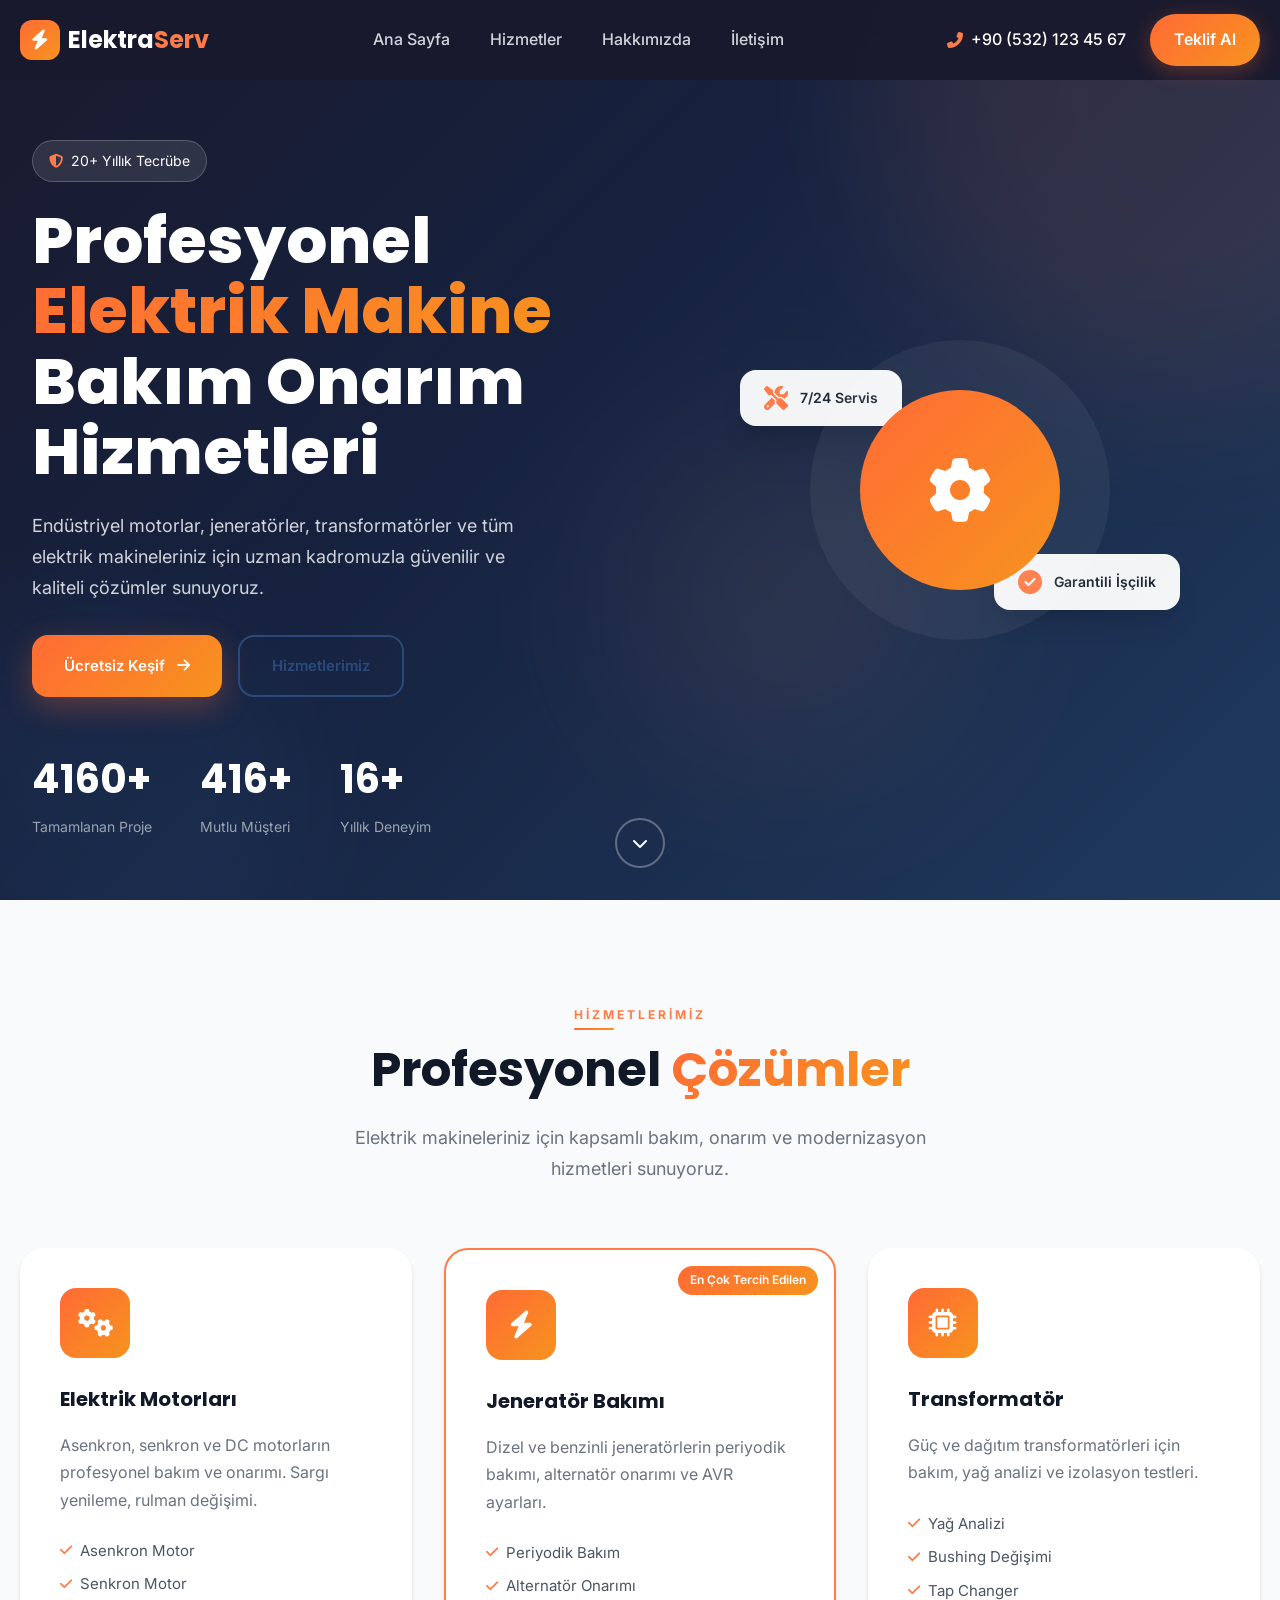
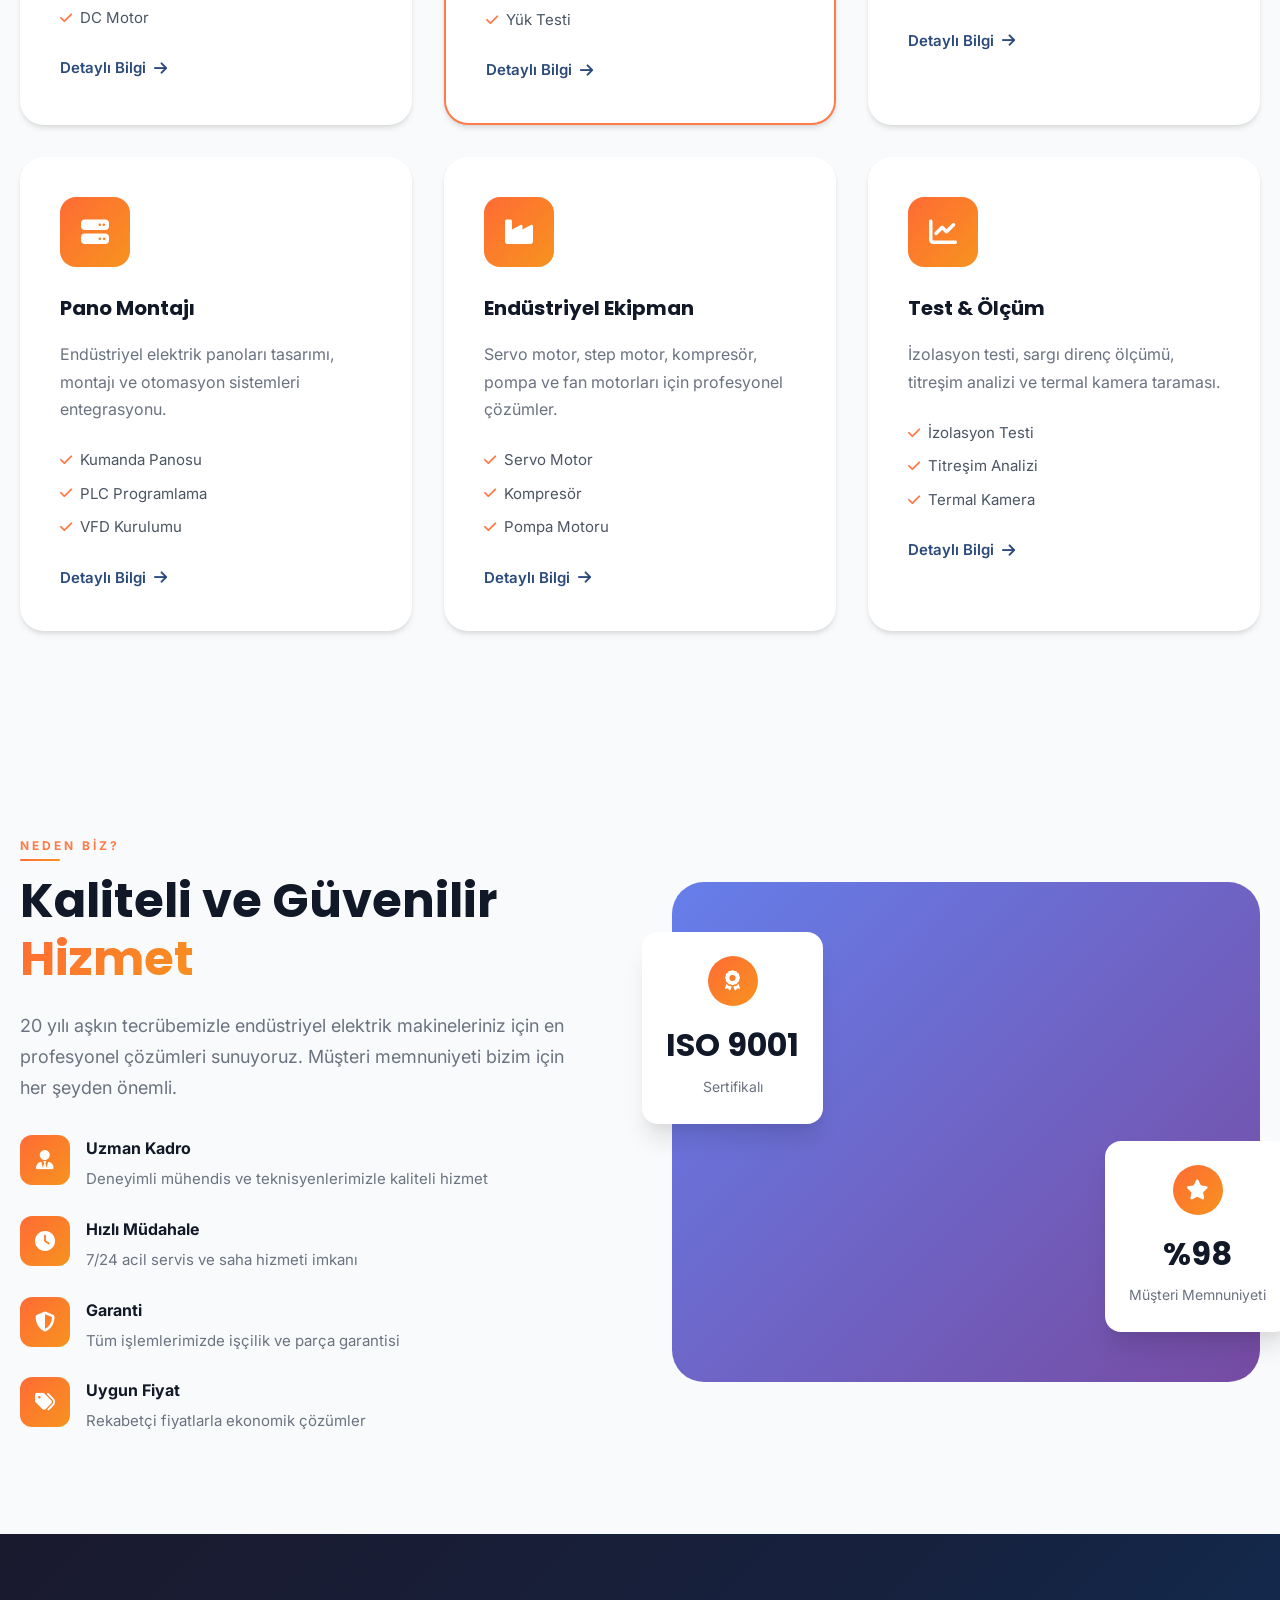
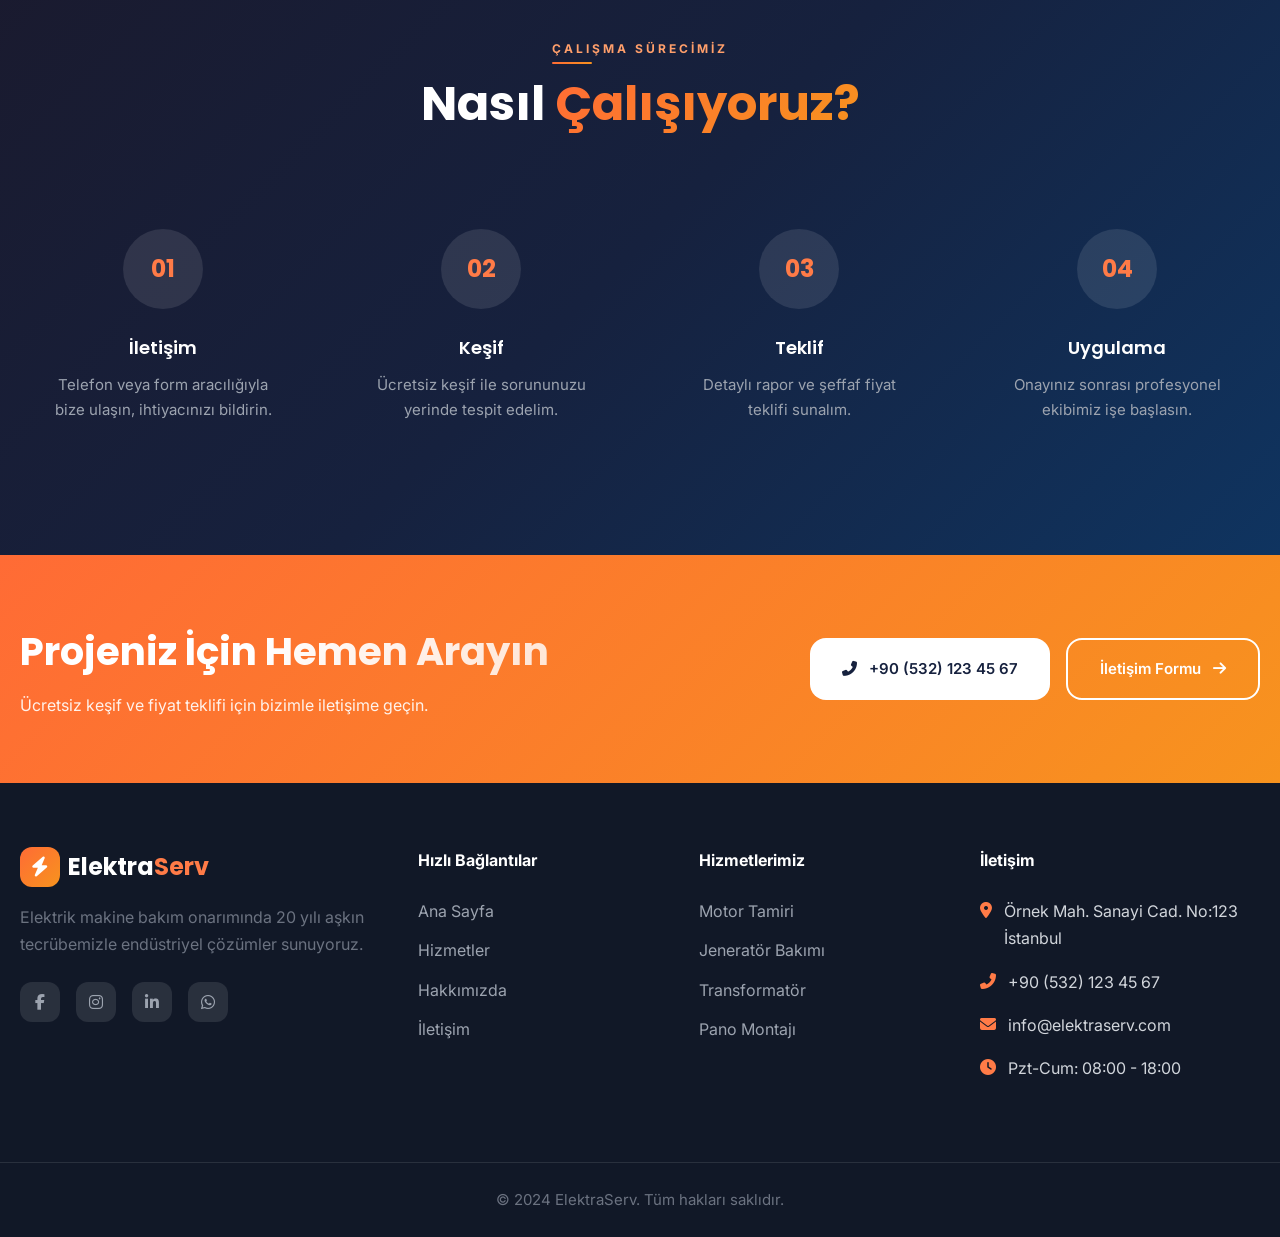
==== index.html @ 9ac69086 "Initial commit - ElektraServ website" ====
<!DOCTYPE html>
<html lang="tr">
<head>
    <meta charset="UTF-8">
    <meta name="viewport" content="width=device-width, initial-scale=1.0">
    <title>ElektraServ | Profesyonel Elektrik Makine Bakım Onarım</title>
    <meta name="description" content="Motor, jeneratör, transformatör ve endüstriyel elektrik makineleri için profesyonel bakım onarım hizmetleri. 20 yıllık tecrübe, garantili işçilik.">
    <link rel="preconnect" href="https://fonts.googleapis.com">
    <link rel="preconnect" href="https://fonts.gstatic.com" crossorigin>
    <link href="https://fonts.googleapis.com/css2?family=Inter:wght@300;400;500;600;700;800&family=Poppins:wght@600;700;800&display=swap" rel="stylesheet">
    <link rel="stylesheet" href="css/style.css">
    <link rel="stylesheet" href="https://cdnjs.cloudflare.com/ajax/libs/font-awesome/6.4.0/css/all.min.css">
</head>
<body>
    <!-- Preloader -->
    <div class="preloader" id="preloader">
        <div class="loader"></div>
    </div>

    <!-- Header -->
    <header class="header" id="header">
        <nav class="nav container">
            <a href="index.html" class="nav-logo">
                <span class="logo-icon"><i class="fas fa-bolt"></i></span>
                <span class="logo-text">Elektra<span>Serv</span></span>
            </a>

            <div class="nav-menu" id="nav-menu">
                <ul class="nav-list">
                    <li class="nav-item"><a href="index.html" class="nav-link active">Ana Sayfa</a></li>
                    <li class="nav-item"><a href="hizmetler.html" class="nav-link">Hizmetler</a></li>
                    <li class="nav-item"><a href="hakkimizda.html" class="nav-link">Hakkımızda</a></li>
                    <li class="nav-item"><a href="iletisim.html" class="nav-link">İletişim</a></li>
                </ul>
                <div class="nav-close" id="nav-close"><i class="fas fa-times"></i></div>
            </div>

            <div class="nav-actions">
                <a href="tel:+905321234567" class="nav-phone">
                    <i class="fas fa-phone-alt"></i>
                    <span>+90 (532) 123 45 67</span>
                </a>
                <a href="iletisim.html" class="nav-btn">Teklif Al</a>
                <div class="nav-toggle" id="nav-toggle"><i class="fas fa-bars"></i></div>
            </div>
        </nav>
    </header>

    <!-- Hero Section -->
    <section class="hero">
        <div class="hero-bg">
            <div class="hero-shapes">
                <div class="shape shape-1"></div>
                <div class="shape shape-2"></div>
                <div class="shape shape-3"></div>
            </div>
        </div>
        <div class="container hero-container">
            <div class="hero-content">
                <div class="hero-badge">
                    <i class="fas fa-shield-alt"></i>
                    <span>20+ Yıllık Tecrübe</span>
                </div>
                <h1 class="hero-title">
                    Profesyonel <span class="gradient-text">Elektrik Makine</span> Bakım Onarım Hizmetleri
                </h1>
                <p class="hero-description">
                    Endüstriyel motorlar, jeneratörler, transformatörler ve tüm elektrik makineleriniz için
                    uzman kadromuzla güvenilir ve kaliteli çözümler sunuyoruz.
                </p>
                <div class="hero-buttons">
                    <a href="iletisim.html" class="btn btn-primary">
                        <span>Ücretsiz Keşif</span>
                        <i class="fas fa-arrow-right"></i>
                    </a>
                    <a href="hizmetler.html" class="btn btn-outline">
                        <span>Hizmetlerimiz</span>
                    </a>
                </div>
                <div class="hero-stats">
                    <div class="stat">
                        <span class="stat-number" data-count="5000">0</span>
                        <span class="stat-label">Tamamlanan Proje</span>
                    </div>
                    <div class="stat">
                        <span class="stat-number" data-count="500">0</span>
                        <span class="stat-label">Mutlu Müşteri</span>
                    </div>
                    <div class="stat">
                        <span class="stat-number" data-count="20">0</span>
                        <span class="stat-label">Yıllık Deneyim</span>
                    </div>
                </div>
            </div>
            <div class="hero-image">
                <div class="hero-img-wrapper">
                    <div class="hero-card hero-card-1">
                        <i class="fas fa-tools"></i>
                        <span>7/24 Servis</span>
                    </div>
                    <div class="hero-card hero-card-2">
                        <i class="fas fa-check-circle"></i>
                        <span>Garantili İşçilik</span>
                    </div>
                    <div class="hero-circle">
                        <div class="hero-circle-inner">
                            <i class="fas fa-cog fa-spin"></i>
                        </div>
                    </div>
                </div>
            </div>
        </div>
        <div class="hero-scroll">
            <a href="#services"><i class="fas fa-chevron-down"></i></a>
        </div>
    </section>

    <!-- Services Section -->
    <section class="services section" id="services">
        <div class="container">
            <div class="section-header">
                <span class="section-subtitle">HİZMETLERİMİZ</span>
                <h2 class="section-title">Profesyonel <span class="gradient-text">Çözümler</span></h2>
                <p class="section-description">
                    Elektrik makineleriniz için kapsamlı bakım, onarım ve modernizasyon hizmetleri sunuyoruz.
                </p>
            </div>

            <div class="services-grid">
                <article class="service-card">
                    <div class="service-icon">
                        <i class="fas fa-cogs"></i>
                    </div>
                    <h3 class="service-title">Elektrik Motorları</h3>
                    <p class="service-description">
                        Asenkron, senkron ve DC motorların profesyonel bakım ve onarımı. Sargı yenileme, rulman değişimi.
                    </p>
                    <ul class="service-features">
                        <li><i class="fas fa-check"></i> Asenkron Motor</li>
                        <li><i class="fas fa-check"></i> Senkron Motor</li>
                        <li><i class="fas fa-check"></i> DC Motor</li>
                    </ul>
                    <a href="hizmetler.html" class="service-link">
                        Detaylı Bilgi <i class="fas fa-arrow-right"></i>
                    </a>
                </article>

                <article class="service-card featured">
                    <div class="service-badge">En Çok Tercih Edilen</div>
                    <div class="service-icon">
                        <i class="fas fa-bolt"></i>
                    </div>
                    <h3 class="service-title">Jeneratör Bakımı</h3>
                    <p class="service-description">
                        Dizel ve benzinli jeneratörlerin periyodik bakımı, alternatör onarımı ve AVR ayarları.
                    </p>
                    <ul class="service-features">
                        <li><i class="fas fa-check"></i> Periyodik Bakım</li>
                        <li><i class="fas fa-check"></i> Alternatör Onarımı</li>
                        <li><i class="fas fa-check"></i> Yük Testi</li>
                    </ul>
                    <a href="hizmetler.html" class="service-link">
                        Detaylı Bilgi <i class="fas fa-arrow-right"></i>
                    </a>
                </article>

                <article class="service-card">
                    <div class="service-icon">
                        <i class="fas fa-microchip"></i>
                    </div>
                    <h3 class="service-title">Transformatör</h3>
                    <p class="service-description">
                        Güç ve dağıtım transformatörleri için bakım, yağ analizi ve izolasyon testleri.
                    </p>
                    <ul class="service-features">
                        <li><i class="fas fa-check"></i> Yağ Analizi</li>
                        <li><i class="fas fa-check"></i> Bushing Değişimi</li>
                        <li><i class="fas fa-check"></i> Tap Changer</li>
                    </ul>
                    <a href="hizmetler.html" class="service-link">
                        Detaylı Bilgi <i class="fas fa-arrow-right"></i>
                    </a>
                </article>

                <article class="service-card">
                    <div class="service-icon">
                        <i class="fas fa-server"></i>
                    </div>
                    <h3 class="service-title">Pano Montajı</h3>
                    <p class="service-description">
                        Endüstriyel elektrik panoları tasarımı, montajı ve otomasyon sistemleri entegrasyonu.
                    </p>
                    <ul class="service-features">
                        <li><i class="fas fa-check"></i> Kumanda Panosu</li>
                        <li><i class="fas fa-check"></i> PLC Programlama</li>
                        <li><i class="fas fa-check"></i> VFD Kurulumu</li>
                    </ul>
                    <a href="hizmetler.html" class="service-link">
                        Detaylı Bilgi <i class="fas fa-arrow-right"></i>
                    </a>
                </article>

                <article class="service-card">
                    <div class="service-icon">
                        <i class="fas fa-industry"></i>
                    </div>
                    <h3 class="service-title">Endüstriyel Ekipman</h3>
                    <p class="service-description">
                        Servo motor, step motor, kompresör, pompa ve fan motorları için profesyonel çözümler.
                    </p>
                    <ul class="service-features">
                        <li><i class="fas fa-check"></i> Servo Motor</li>
                        <li><i class="fas fa-check"></i> Kompresör</li>
                        <li><i class="fas fa-check"></i> Pompa Motoru</li>
                    </ul>
                    <a href="hizmetler.html" class="service-link">
                        Detaylı Bilgi <i class="fas fa-arrow-right"></i>
                    </a>
                </article>

                <article class="service-card">
                    <div class="service-icon">
                        <i class="fas fa-chart-line"></i>
                    </div>
                    <h3 class="service-title">Test & Ölçüm</h3>
                    <p class="service-description">
                        İzolasyon testi, sargı direnç ölçümü, titreşim analizi ve termal kamera taraması.
                    </p>
                    <ul class="service-features">
                        <li><i class="fas fa-check"></i> İzolasyon Testi</li>
                        <li><i class="fas fa-check"></i> Titreşim Analizi</li>
                        <li><i class="fas fa-check"></i> Termal Kamera</li>
                    </ul>
                    <a href="hizmetler.html" class="service-link">
                        Detaylı Bilgi <i class="fas fa-arrow-right"></i>
                    </a>
                </article>
            </div>
        </div>
    </section>

    <!-- Why Us Section -->
    <section class="why-us section">
        <div class="why-us-bg"></div>
        <div class="container">
            <div class="why-us-content">
                <div class="why-us-text">
                    <span class="section-subtitle">NEDEN BİZ?</span>
                    <h2 class="section-title">Kaliteli ve Güvenilir <span class="gradient-text">Hizmet</span></h2>
                    <p class="section-description">
                        20 yılı aşkın tecrübemizle endüstriyel elektrik makineleriniz için en profesyonel
                        çözümleri sunuyoruz. Müşteri memnuniyeti bizim için her şeyden önemli.
                    </p>

                    <div class="features-list">
                        <div class="feature-item">
                            <div class="feature-icon"><i class="fas fa-user-tie"></i></div>
                            <div class="feature-content">
                                <h4>Uzman Kadro</h4>
                                <p>Deneyimli mühendis ve teknisyenlerimizle kaliteli hizmet</p>
                            </div>
                        </div>
                        <div class="feature-item">
                            <div class="feature-icon"><i class="fas fa-clock"></i></div>
                            <div class="feature-content">
                                <h4>Hızlı Müdahale</h4>
                                <p>7/24 acil servis ve saha hizmeti imkanı</p>
                            </div>
                        </div>
                        <div class="feature-item">
                            <div class="feature-icon"><i class="fas fa-shield-alt"></i></div>
                            <div class="feature-content">
                                <h4>Garanti</h4>
                                <p>Tüm işlemlerimizde işçilik ve parça garantisi</p>
                            </div>
                        </div>
                        <div class="feature-item">
                            <div class="feature-icon"><i class="fas fa-tags"></i></div>
                            <div class="feature-content">
                                <h4>Uygun Fiyat</h4>
                                <p>Rekabetçi fiyatlarla ekonomik çözümler</p>
                            </div>
                        </div>
                    </div>
                </div>
                <div class="why-us-image">
                    <div class="why-us-img-wrapper">
                        <div class="why-us-card">
                            <div class="why-us-card-icon"><i class="fas fa-award"></i></div>
                            <span class="why-us-card-number">ISO 9001</span>
                            <span class="why-us-card-text">Sertifikalı</span>
                        </div>
                        <div class="why-us-card why-us-card-2">
                            <div class="why-us-card-icon"><i class="fas fa-star"></i></div>
                            <span class="why-us-card-number">%98</span>
                            <span class="why-us-card-text">Müşteri Memnuniyeti</span>
                        </div>
                    </div>
                </div>
            </div>
        </div>
    </section>

    <!-- Process Section -->
    <section class="process section">
        <div class="container">
            <div class="section-header">
                <span class="section-subtitle">ÇALIŞMA SÜRECİMİZ</span>
                <h2 class="section-title">Nasıl <span class="gradient-text">Çalışıyoruz?</span></h2>
            </div>
            <div class="process-timeline">
                <div class="process-step">
                    <div class="process-number">01</div>
                    <div class="process-content">
                        <h4>İletişim</h4>
                        <p>Telefon veya form aracılığıyla bize ulaşın, ihtiyacınızı bildirin.</p>
                    </div>
                </div>
                <div class="process-step">
                    <div class="process-number">02</div>
                    <div class="process-content">
                        <h4>Keşif</h4>
                        <p>Ücretsiz keşif ile sorununuzu yerinde tespit edelim.</p>
                    </div>
                </div>
                <div class="process-step">
                    <div class="process-number">03</div>
                    <div class="process-content">
                        <h4>Teklif</h4>
                        <p>Detaylı rapor ve şeffaf fiyat teklifi sunalım.</p>
                    </div>
                </div>
                <div class="process-step">
                    <div class="process-number">04</div>
                    <div class="process-content">
                        <h4>Uygulama</h4>
                        <p>Onayınız sonrası profesyonel ekibimiz işe başlasın.</p>
                    </div>
                </div>
            </div>
        </div>
    </section>

    <!-- CTA Section -->
    <section class="cta-section">
        <div class="container">
            <div class="cta-content">
                <div class="cta-text">
                    <h2>Projeniz İçin <span class="gradient-text">Hemen Arayın</span></h2>
                    <p>Ücretsiz keşif ve fiyat teklifi için bizimle iletişime geçin.</p>
                </div>
                <div class="cta-buttons">
                    <a href="tel:+905321234567" class="btn btn-white">
                        <i class="fas fa-phone-alt"></i>
                        <span>+90 (532) 123 45 67</span>
                    </a>
                    <a href="iletisim.html" class="btn btn-outline-white">
                        <span>İletişim Formu</span>
                        <i class="fas fa-arrow-right"></i>
                    </a>
                </div>
            </div>
        </div>
    </section>

    <!-- Footer -->
    <footer class="footer">
        <div class="footer-top">
            <div class="container">
                <div class="footer-grid">
                    <div class="footer-brand">
                        <a href="index.html" class="nav-logo">
                            <span class="logo-icon"><i class="fas fa-bolt"></i></span>
                            <span class="logo-text">Elektra<span>Serv</span></span>
                        </a>
                        <p>Elektrik makine bakım onarımında 20 yılı aşkın tecrübemizle endüstriyel çözümler sunuyoruz.</p>
                        <div class="footer-social">
                            <a href="#"><i class="fab fa-facebook-f"></i></a>
                            <a href="#"><i class="fab fa-instagram"></i></a>
                            <a href="#"><i class="fab fa-linkedin-in"></i></a>
                            <a href="#"><i class="fab fa-whatsapp"></i></a>
                        </div>
                    </div>

                    <div class="footer-links">
                        <h4>Hızlı Bağlantılar</h4>
                        <ul>
                            <li><a href="index.html">Ana Sayfa</a></li>
                            <li><a href="hizmetler.html">Hizmetler</a></li>
                            <li><a href="hakkimizda.html">Hakkımızda</a></li>
                            <li><a href="iletisim.html">İletişim</a></li>
                        </ul>
                    </div>

                    <div class="footer-links">
                        <h4>Hizmetlerimiz</h4>
                        <ul>
                            <li><a href="hizmetler.html">Motor Tamiri</a></li>
                            <li><a href="hizmetler.html">Jeneratör Bakımı</a></li>
                            <li><a href="hizmetler.html">Transformatör</a></li>
                            <li><a href="hizmetler.html">Pano Montajı</a></li>
                        </ul>
                    </div>

                    <div class="footer-contact">
                        <h4>İletişim</h4>
                        <ul>
                            <li>
                                <i class="fas fa-map-marker-alt"></i>
                                <span>Örnek Mah. Sanayi Cad. No:123 İstanbul</span>
                            </li>
                            <li>
                                <i class="fas fa-phone-alt"></i>
                                <a href="tel:+905321234567">+90 (532) 123 45 67</a>
                            </li>
                            <li>
                                <i class="fas fa-envelope"></i>
                                <a href="mailto:info@elektraserv.com">info@elektraserv.com</a>
                            </li>
                            <li>
                                <i class="fas fa-clock"></i>
                                <span>Pzt-Cum: 08:00 - 18:00</span>
                            </li>
                        </ul>
                    </div>
                </div>
            </div>
        </div>
        <div class="footer-bottom">
            <div class="container">
                <p>&copy; 2024 ElektraServ. Tüm hakları saklıdır.</p>
            </div>
        </div>
    </footer>

    <script src="js/script.js"></script>
</body>
</html>
---- css/style.css ----
/* ============================================
   ELEKTRASERV - Professional CSS Styles
   Modern, Clean & Professional Design
============================================ */

/* ========== CSS Variables ========== */
:root {
    /* Primary Colors */
    --primary-900: #1a1a2e;
    --primary-800: #16213e;
    --primary-700: #1f3a5f;
    --primary-600: #2b4a7c;
    --primary-500: #3a6ea5;
    --primary-400: #5a8fc7;
    --primary-300: #89b3d9;
    --primary-200: #bcd4e8;
    --primary-100: #e6f0f7;

    /* Accent Colors */
    --accent-600: #ff6b35;
    --accent-500: #ff7b47;
    --accent-400: #ff9f6b;
    --accent-300: #ffb88c;
    --accent-200: #ffd4ba;
    --accent-100: #fff0e6;

    /* Gradient */
    --gradient-primary: linear-gradient(135deg, #667eea 0%, #764ba2 100%);
    --gradient-accent: linear-gradient(135deg, #ff6b35 0%, #f7931e 100%);
    --gradient-dark: linear-gradient(135deg, #1a1a2e 0%, #16213e 50%, #0f3460 100%);
    --gradient-hero: linear-gradient(135deg, #1a1a2e 0%, #16213e 40%, #1f3a5f 100%);

    /* Neutrals */
    --white: #ffffff;
    --gray-50: #f9fafb;
    --gray-100: #f3f4f6;
    --gray-200: #e5e7eb;
    --gray-300: #d1d5db;
    --gray-400: #9ca3af;
    --gray-500: #6b7280;
    --gray-600: #4b5563;
    --gray-700: #374151;
    --gray-800: #1f2937;
    --gray-900: #111827;

    /* Shadows */
    --shadow-sm: 0 1px 2px 0 rgba(0, 0, 0, 0.05);
    --shadow-md: 0 4px 6px -1px rgba(0, 0, 0, 0.1), 0 2px 4px -1px rgba(0, 0, 0, 0.06);
    --shadow-lg: 0 10px 15px -3px rgba(0, 0, 0, 0.1), 0 4px 6px -2px rgba(0, 0, 0, 0.05);
    --shadow-xl: 0 20px 25px -5px rgba(0, 0, 0, 0.1), 0 10px 10px -5px rgba(0, 0, 0, 0.04);
    --shadow-2xl: 0 25px 50px -12px rgba(0, 0, 0, 0.25);
    --shadow-colored: 0 20px 40px rgba(102, 126, 234, 0.3);

    /* Typography */
    --font-primary: 'Inter', -apple-system, BlinkMacSystemFont, 'Segoe UI', Roboto, sans-serif;
    --font-heading: 'Poppins', 'Inter', sans-serif;

    /* Spacing */
    --section-padding: 100px 0;
    --container-padding: 0 20px;

    /* Border Radius */
    --radius-sm: 8px;
    --radius-md: 12px;
    --radius-lg: 16px;
    --radius-xl: 24px;
    --radius-2xl: 32px;
    --radius-full: 9999px;

    /* Transitions */
    --transition-fast: 150ms ease;
    --transition-base: 300ms ease;
    --transition-slow: 500ms ease;
}

/* ========== Reset & Base ========== */
*, *::before, *::after {
    margin: 0;
    padding: 0;
    box-sizing: border-box;
}

html {
    scroll-behavior: smooth;
    font-size: 16px;
}

body {
    font-family: var(--font-primary);
    font-size: 1rem;
    line-height: 1.7;
    color: var(--gray-700);
    background-color: var(--white);
    overflow-x: hidden;
}

img {
    max-width: 100%;
    height: auto;
    display: block;
}

a {
    text-decoration: none;
    color: inherit;
    transition: var(--transition-base);
}

ul, ol {
    list-style: none;
}

button, input, textarea, select {
    font-family: inherit;
    font-size: inherit;
    border: none;
    outline: none;
}

button {
    cursor: pointer;
}

/* ========== Preloader ========== */
.preloader {
    position: fixed;
    top: 0;
    left: 0;
    width: 100%;
    height: 100%;
    background: var(--gradient-dark);
    display: flex;
    align-items: center;
    justify-content: center;
    z-index: 9999;
    transition: opacity 0.5s ease, visibility 0.5s ease;
}

.preloader.hidden {
    opacity: 0;
    visibility: hidden;
}

.loader {
    width: 60px;
    height: 60px;
    border: 3px solid rgba(255, 255, 255, 0.1);
    border-top-color: var(--accent-500);
    border-radius: 50%;
    animation: spin 1s linear infinite;
}

@keyframes spin {
    to { transform: rotate(360deg); }
}

/* ========== Container ========== */
.container {
    max-width: 1280px;
    margin: 0 auto;
    padding: var(--container-padding);
}

/* ========== Typography ========== */
.section-subtitle {
    display: inline-block;
    font-size: 0.75rem;
    font-weight: 700;
    letter-spacing: 3px;
    text-transform: uppercase;
    color: var(--accent-500);
    margin-bottom: 1rem;
    position: relative;
}

.section-subtitle::before {
    content: '';
    position: absolute;
    left: 0;
    bottom: -5px;
    width: 40px;
    height: 2px;
    background: var(--gradient-accent);
    border-radius: var(--radius-full);
}

.section-title {
    font-family: var(--font-heading);
    font-size: clamp(2rem, 5vw, 3rem);
    font-weight: 700;
    color: var(--gray-900);
    line-height: 1.2;
    margin-bottom: 1.5rem;
}

.section-description {
    font-size: 1.125rem;
    color: var(--gray-500);
    max-width: 600px;
    margin: 0 auto;
}

.gradient-text {
    background: var(--gradient-accent);
    -webkit-background-clip: text;
    -webkit-text-fill-color: transparent;
    background-clip: text;
}

/* ========== Section ========== */
.section {
    padding: var(--section-padding);
}

.section-header {
    text-align: center;
    margin-bottom: 4rem;
}

/* ========== Buttons ========== */
.btn {
    display: inline-flex;
    align-items: center;
    justify-content: center;
    gap: 0.75rem;
    padding: 1rem 2rem;
    font-weight: 600;
    font-size: 0.938rem;
    border-radius: var(--radius-lg);
    transition: var(--transition-base);
    cursor: pointer;
}

.btn-primary {
    background: var(--gradient-accent);
    color: var(--white);
    box-shadow: 0 10px 30px rgba(255, 107, 53, 0.3);
}

.btn-primary:hover {
    transform: translateY(-3px);
    box-shadow: 0 15px 35px rgba(255, 107, 53, 0.4);
}

.btn-outline {
    background: transparent;
    border: 2px solid var(--primary-600);
    color: var(--primary-600);
}

.btn-outline:hover {
    background: var(--primary-600);
    color: var(--white);
}

.btn-white {
    background: var(--white);
    color: var(--primary-800);
}

.btn-white:hover {
    background: var(--gray-100);
    transform: translateY(-2px);
}

.btn-outline-white {
    background: transparent;
    border: 2px solid var(--white);
    color: var(--white);
}

.btn-outline-white:hover {
    background: var(--white);
    color: var(--primary-800);
}

/* ========== Header ========== */
.header {
    position: fixed;
    top: 0;
    left: 0;
    width: 100%;
    z-index: 1000;
    background: rgba(26, 26, 46, 0.95);
    backdrop-filter: blur(20px);
    -webkit-backdrop-filter: blur(20px);
    transition: var(--transition-base);
}

.header.scrolled {
    background: rgba(26, 26, 46, 0.98);
    box-shadow: 0 4px 30px rgba(0, 0, 0, 0.2);
}

.nav {
    display: flex;
    align-items: center;
    justify-content: space-between;
    height: 80px;
}

.nav-logo {
    display: flex;
    align-items: center;
    gap: 0.5rem;
    z-index: 1001;
}

.logo-icon {
    display: flex;
    align-items: center;
    justify-content: center;
    width: 40px;
    height: 40px;
    background: var(--gradient-accent);
    border-radius: var(--radius-md);
    color: var(--white);
    font-size: 1.25rem;
}

.logo-text {
    font-family: var(--font-heading);
    font-size: 1.5rem;
    font-weight: 700;
    color: var(--white);
}

.logo-text span {
    color: var(--accent-500);
}

.nav-list {
    display: flex;
    align-items: center;
    gap: 2.5rem;
}

.nav-link {
    font-weight: 500;
    color: var(--gray-300);
    position: relative;
    padding: 0.5rem 0;
}

.nav-link::after {
    content: '';
    position: absolute;
    bottom: 0;
    left: 0;
    width: 0;
    height: 2px;
    background: var(--gradient-accent);
    transition: var(--transition-base);
}

.nav-link:hover,
.nav-link.active {
    color: var(--white);
}

.nav-link:hover::after,
.nav-link.active::after {
    width: 100%;
}

.nav-actions {
    display: flex;
    align-items: center;
    gap: 1.5rem;
}

.nav-phone {
    display: flex;
    align-items: center;
    gap: 0.5rem;
    color: var(--white);
    font-weight: 500;
}

.nav-phone i {
    color: var(--accent-500);
}

.nav-btn {
    padding: 0.75rem 1.5rem;
    background: var(--gradient-accent);
    color: var(--white);
    font-weight: 600;
    border-radius: var(--radius-full);
    box-shadow: 0 5px 20px rgba(255, 107, 53, 0.3);
    transition: var(--transition-base);
}

.nav-btn:hover {
    transform: translateY(-2px);
    box-shadow: 0 8px 25px rgba(255, 107, 53, 0.4);
}

.nav-toggle,
.nav-close {
    display: none;
    font-size: 1.5rem;
    color: var(--white);
    cursor: pointer;
}

/* ========== Hero Section ========== */
.hero {
    position: relative;
    min-height: 100vh;
    display: flex;
    align-items: center;
    background: var(--gradient-hero);
    overflow: hidden;
    padding-top: 80px;
}

.hero-bg {
    position: absolute;
    inset: 0;
    z-index: 0;
}

.hero-shapes {
    position: absolute;
    inset: 0;
}

.hero-shapes .shape {
    position: absolute;
    border-radius: 50%;
    opacity: 0.1;
}

.hero-shapes .shape-1 {
    width: 600px;
    height: 600px;
    background: var(--accent-500);
    top: -200px;
    right: -200px;
    filter: blur(80px);
}

.hero-shapes .shape-2 {
    width: 400px;
    height: 400px;
    background: var(--primary-500);
    bottom: -100px;
    left: -100px;
    filter: blur(60px);
}

.hero-shapes .shape-3 {
    width: 300px;
    height: 300px;
    background: var(--accent-400);
    top: 50%;
    left: 50%;
    transform: translate(-50%, -50%);
    filter: blur(100px);
}

.hero-container {
    position: relative;
    z-index: 1;
    display: grid;
    grid-template-columns: 1fr 1fr;
    gap: 4rem;
    align-items: center;
    padding: 2rem;
}

.hero-content {
    color: var(--white);
}

.hero-badge {
    display: inline-flex;
    align-items: center;
    gap: 0.5rem;
    padding: 0.5rem 1rem;
    background: rgba(255, 255, 255, 0.1);
    border: 1px solid rgba(255, 255, 255, 0.2);
    border-radius: var(--radius-full);
    font-size: 0.875rem;
    margin-bottom: 1.5rem;
    backdrop-filter: blur(10px);
}

.hero-badge i {
    color: var(--accent-500);
}

.hero-title {
    font-family: var(--font-heading);
    font-size: clamp(2.5rem, 5vw, 4rem);
    font-weight: 800;
    line-height: 1.1;
    margin-bottom: 1.5rem;
}

.hero-description {
    font-size: 1.125rem;
    color: var(--gray-300);
    margin-bottom: 2rem;
    max-width: 500px;
}

.hero-buttons {
    display: flex;
    gap: 1rem;
    margin-bottom: 3rem;
    flex-wrap: wrap;
}

.hero-stats {
    display: flex;
    gap: 3rem;
}

.hero-stats .stat {
    text-align: left;
}

.hero-stats .stat-number {
    display: block;
    font-family: var(--font-heading);
    font-size: 2.5rem;
    font-weight: 700;
    color: var(--white);
}

.hero-stats .stat-number::after {
    content: '+';
}

.hero-stats .stat-label {
    font-size: 0.875rem;
    color: var(--gray-400);
}

.hero-image {
    display: flex;
    justify-content: center;
    align-items: center;
}

.hero-img-wrapper {
    position: relative;
    width: 400px;
    height: 400px;
}

.hero-circle {
    position: absolute;
    top: 50%;
    left: 50%;
    transform: translate(-50%, -50%);
    width: 300px;
    height: 300px;
    background: rgba(255, 255, 255, 0.05);
    border-radius: 50%;
    display: flex;
    align-items: center;
    justify-content: center;
}

.hero-circle-inner {
    width: 200px;
    height: 200px;
    background: var(--gradient-accent);
    border-radius: 50%;
    display: flex;
    align-items: center;
    justify-content: center;
    font-size: 4rem;
    color: var(--white);
}

.hero-card {
    position: absolute;
    background: rgba(255, 255, 255, 0.95);
    padding: 1rem 1.5rem;
    border-radius: var(--radius-lg);
    box-shadow: var(--shadow-xl);
    display: flex;
    align-items: center;
    gap: 0.75rem;
    animation: float 3s ease-in-out infinite;
}

.hero-card i {
    font-size: 1.5rem;
    color: var(--accent-500);
}

.hero-card span {
    font-weight: 600;
    color: var(--gray-800);
    font-size: 0.875rem;
}

.hero-card-1 {
    top: 20%;
    left: -20px;
    animation-delay: 0s;
}

.hero-card-2 {
    bottom: 20%;
    right: -20px;
    animation-delay: 1.5s;
}

@keyframes float {
    0%, 100% { transform: translateY(0); }
    50% { transform: translateY(-15px); }
}

.hero-scroll {
    position: absolute;
    bottom: 2rem;
    left: 50%;
    transform: translateX(-50%);
    z-index: 1;
}

.hero-scroll a {
    display: flex;
    align-items: center;
    justify-content: center;
    width: 50px;
    height: 50px;
    border: 2px solid rgba(255, 255, 255, 0.3);
    border-radius: 50%;
    color: var(--white);
    animation: bounce 2s ease-in-out infinite;
}

@keyframes bounce {
    0%, 100% { transform: translateY(0); }
    50% { transform: translateY(10px); }
}

/* ========== Services Section ========== */
.services {
    background: var(--gray-50);
}

.services-grid {
    display: grid;
    grid-template-columns: repeat(3, 1fr);
    gap: 2rem;
}

.service-card {
    position: relative;
    background: var(--white);
    border-radius: var(--radius-xl);
    padding: 2.5rem;
    box-shadow: var(--shadow-md);
    transition: var(--transition-base);
    overflow: hidden;
}

.service-card::before {
    content: '';
    position: absolute;
    top: 0;
    left: 0;
    width: 100%;
    height: 4px;
    background: var(--gradient-accent);
    transform: scaleX(0);
    transition: var(--transition-base);
}

.service-card:hover {
    transform: translateY(-10px);
    box-shadow: var(--shadow-xl);
}

.service-card:hover::before {
    transform: scaleX(1);
}

.service-card.featured {
    border: 2px solid var(--accent-500);
}

.service-badge {
    position: absolute;
    top: 1rem;
    right: 1rem;
    background: var(--gradient-accent);
    color: var(--white);
    font-size: 0.75rem;
    font-weight: 600;
    padding: 0.25rem 0.75rem;
    border-radius: var(--radius-full);
}

.service-icon {
    display: flex;
    align-items: center;
    justify-content: center;
    width: 70px;
    height: 70px;
    background: var(--gradient-accent);
    border-radius: var(--radius-lg);
    margin-bottom: 1.5rem;
}

.service-icon i {
    font-size: 1.75rem;
    color: var(--white);
}

.service-title {
    font-family: var(--font-heading);
    font-size: 1.25rem;
    font-weight: 700;
    color: var(--gray-900);
    margin-bottom: 1rem;
}

.service-description {
    color: var(--gray-500);
    margin-bottom: 1.5rem;
    line-height: 1.7;
}

.service-features {
    margin-bottom: 1.5rem;
}

.service-features li {
    display: flex;
    align-items: center;
    gap: 0.5rem;
    color: var(--gray-600);
    margin-bottom: 0.5rem;
    font-size: 0.938rem;
}

.service-features li i {
    color: var(--accent-500);
    font-size: 0.875rem;
}

.service-link {
    display: inline-flex;
    align-items: center;
    gap: 0.5rem;
    color: var(--primary-600);
    font-weight: 600;
    font-size: 0.938rem;
}

.service-link:hover {
    color: var(--accent-500);
}

.service-link i {
    transition: var(--transition-fast);
}

.service-link:hover i {
    transform: translateX(5px);
}

/* ========== Why Us Section ========== */
.why-us {
    position: relative;
    overflow: hidden;
}

.why-us-bg {
    position: absolute;
    inset: 0;
    background: var(--gray-50);
    z-index: -1;
}

.why-us-content {
    display: grid;
    grid-template-columns: 1fr 1fr;
    gap: 4rem;
    align-items: center;
}

.why-us-text {
    padding-right: 2rem;
}

.features-list {
    display: flex;
    flex-direction: column;
    gap: 1.5rem;
    margin-top: 2rem;
}

.feature-item {
    display: flex;
    align-items: flex-start;
    gap: 1rem;
}

.feature-icon {
    display: flex;
    align-items: center;
    justify-content: center;
    width: 50px;
    height: 50px;
    background: var(--gradient-accent);
    border-radius: var(--radius-md);
    flex-shrink: 0;
}

.feature-icon i {
    font-size: 1.25rem;
    color: var(--white);
}

.feature-content h4 {
    font-weight: 700;
    color: var(--gray-900);
    margin-bottom: 0.25rem;
}

.feature-content p {
    color: var(--gray-500);
    font-size: 0.938rem;
}

.why-us-image {
    position: relative;
}

.why-us-img-wrapper {
    position: relative;
    width: 100%;
    height: 500px;
    background: var(--gradient-primary);
    border-radius: var(--radius-2xl);
}

.why-us-card {
    position: absolute;
    background: var(--white);
    padding: 1.5rem;
    border-radius: var(--radius-lg);
    box-shadow: var(--shadow-xl);
    text-align: center;
    animation: float 3s ease-in-out infinite;
}

.why-us-card-icon {
    width: 50px;
    height: 50px;
    background: var(--gradient-accent);
    border-radius: 50%;
    display: flex;
    align-items: center;
    justify-content: center;
    margin: 0 auto 0.75rem;
}

.why-us-card-icon i {
    font-size: 1.25rem;
    color: var(--white);
}

.why-us-card-number {
    display: block;
    font-family: var(--font-heading);
    font-size: 2rem;
    font-weight: 700;
    color: var(--gray-900);
}

.why-us-card-text {
    font-size: 0.875rem;
    color: var(--gray-500);
}

.why-us-card:first-of-type {
    top: 10%;
    left: -30px;
}

.why-us-card-2 {
    bottom: 10%;
    right: -30px;
    animation-delay: 1.5s;
}

/* ========== Process Section ========== */
.process {
    background: var(--gradient-dark);
    color: var(--white);
}

.process .section-subtitle {
    color: var(--accent-400);
}

.process .section-title {
    color: var(--white);
}

.process-timeline {
    display: grid;
    grid-template-columns: repeat(4, 1fr);
    gap: 2rem;
    position: relative;
}

.process-step {
    position: relative;
    text-align: center;
    padding: 2rem;
}

.process-number {
    display: flex;
    align-items: center;
    justify-content: center;
    width: 80px;
    height: 80px;
    background: rgba(255, 255, 255, 0.1);
    border-radius: 50%;
    margin: 0 auto 1.5rem;
    font-family: var(--font-heading);
    font-size: 1.5rem;
    font-weight: 700;
    color: var(--accent-500);
    position: relative;
    z-index: 1;
}

.process-content h4 {
    font-family: var(--font-heading);
    font-size: 1.125rem;
    font-weight: 600;
    margin-bottom: 0.5rem;
}

.process-content p {
    font-size: 0.938rem;
    color: var(--gray-400);
}

/* ========== CTA Section ========== */
.cta-section {
    background: var(--gradient-accent);
    padding: 4rem 0;
}

.cta-content {
    display: flex;
    align-items: center;
    justify-content: space-between;
    gap: 2rem;
    flex-wrap: wrap;
}

.cta-text h2 {
    font-family: var(--font-heading);
    font-size: clamp(1.5rem, 3vw, 2.5rem);
    font-weight: 700;
    color: var(--white);
    margin-bottom: 0.5rem;
}

.cta-text p {
    color: rgba(255, 255, 255, 0.9);
}

.cta-buttons {
    display: flex;
    gap: 1rem;
    flex-wrap: wrap;
}

.cta-section .gradient-text {
    background: linear-gradient(135deg, #fff 0%, rgba(255,255,255,0.8) 100%);
    -webkit-background-clip: text;
    -webkit-text-fill-color: transparent;
}

/* ========== Page Header ========== */
.page-header {
    position: relative;
    padding: 10rem 0 4rem;
    background: var(--gradient-dark);
    color: var(--white);
    text-align: center;
    overflow: hidden;
}

.page-header-bg {
    position: absolute;
    inset: 0;
    background: url("data:image/svg+xml,%3Csvg width='60' height='60' viewBox='0 0 60 60' xmlns='http://www.w3.org/2000/svg'%3E%3Cg fill='none' fill-rule='evenodd'%3E%3Cg fill='%23ffffff' fill-opacity='0.03'%3E%3Cpath d='M36 34v-4h-2v4h-4v2h4v4h2v-4h4v-2h-4zm0-30V0h-2v4h-4v2h4v4h2V6h4V4h-4zM6 34v-4H4v4H0v2h4v4h2v-4h4v-2H6zM6 4V0H4v4H0v2h4v4h2V6h4V4H6z'/%3E%3C/g%3E%3C/g%3E%3C/svg%3E");
    opacity: 0.5;
}

.breadcrumb {
    display: flex;
    align-items: center;
    justify-content: center;
    gap: 0.5rem;
    margin-bottom: 1rem;
    font-size: 0.875rem;
    color: var(--gray-400);
}

.breadcrumb a:hover {
    color: var(--white);
}

.breadcrumb i {
    font-size: 0.75rem;
}

.page-header h1 {
    font-family: var(--font-heading);
    font-size: clamp(2rem, 5vw, 3.5rem);
    font-weight: 800;
    margin-bottom: 1rem;
}

.page-header p {
    color: var(--gray-400);
    font-size: 1.125rem;
}

/* ========== Services Detail ========== */
.services-detail {
    background: var(--gray-50);
}

.service-detail-card {
    display: grid;
    grid-template-columns: auto 1fr;
    gap: 2rem;
    background: var(--white);
    border-radius: var(--radius-xl);
    padding: 3rem;
    margin-bottom: 2rem;
    box-shadow: var(--shadow-md);
    transition: var(--transition-base);
}

.service-detail-card:hover {
    box-shadow: var(--shadow-xl);
    transform: translateY(-5px);
}

.service-detail-icon {
    display: flex;
    align-items: center;
    justify-content: center;
    width: 80px;
    height: 80px;
    background: var(--gradient-accent);
    border-radius: var(--radius-lg);
}

.service-detail-icon i {
    font-size: 2rem;
    color: var(--white);
}

.service-detail-content h3 {
    font-family: var(--font-heading);
    font-size: 1.5rem;
    font-weight: 700;
    color: var(--gray-900);
    margin-bottom: 0.5rem;
}

.service-detail-content .lead {
    color: var(--gray-500);
    margin-bottom: 1.5rem;
}

.service-detail-grid {
    display: grid;
    grid-template-columns: 1fr 1fr;
    gap: 2rem;
}

.service-detail-list h4 {
    display: flex;
    align-items: center;
    gap: 0.5rem;
    font-weight: 700;
    color: var(--gray-800);
    margin-bottom: 1rem;
}

.service-detail-list h4 i {
    color: var(--accent-500);
}

.service-detail-list ul li {
    position: relative;
    padding-left: 1.5rem;
    margin-bottom: 0.5rem;
    color: var(--gray-600);
}

.service-detail-list ul li::before {
    content: '✓';
    position: absolute;
    left: 0;
    color: var(--accent-500);
    font-weight: 700;
}

.service-detail-features h4 {
    display: flex;
    align-items: center;
    gap: 0.5rem;
    font-weight: 700;
    color: var(--gray-800);
    margin-bottom: 1rem;
}

.service-detail-features h4 i {
    color: var(--accent-500);
}

.feature-tags {
    display: flex;
    flex-wrap: wrap;
    gap: 0.75rem;
}

.feature-tags span {
    display: flex;
    align-items: center;
    gap: 0.5rem;
    padding: 0.5rem 1rem;
    background: var(--primary-100);
    color: var(--primary-700);
    border-radius: var(--radius-full);
    font-size: 0.875rem;
    font-weight: 500;
}

.feature-tags span i {
    color: var(--accent-500);
}

/* ========== About Section ========== */
.about-section {
    background: var(--white);
}

.about-grid {
    display: grid;
    grid-template-columns: 1fr 1fr;
    gap: 4rem;
    align-items: center;
}

.about-image {
    position: relative;
}

.about-img-wrapper {
    position: relative;
    width: 100%;
    height: 500px;
    background: var(--gradient-primary);
    border-radius: var(--radius-2xl);
    overflow: hidden;
}

.about-shape {
    position: absolute;
    width: 100%;
    height: 100%;
    background: url("data:image/svg+xml,%3Csvg width='60' height='60' viewBox='0 0 60 60' xmlns='http://www.w3.org/2000/svg'%3E%3Cg fill='none' fill-rule='evenodd'%3E%3Cg fill='%23ffffff' fill-opacity='0.05'%3E%3Cpath d='M36 34v-4h-2v4h-4v2h4v4h2v-4h4v-2h-4zm0-30V0h-2v4h-4v2h4v4h2V6h4V4h-4zM6 34v-4H4v4H0v2h4v4h2v-4h4v-2H6zM6 4V0H4v4H0v2h4v4h2V6h4V4H6z'/%3E%3C/g%3E%3C/g%3E%3C/svg%3E");
}

.about-experience {
    position: absolute;
    bottom: 2rem;
    left: 2rem;
    background: var(--white);
    padding: 1.5rem 2rem;
    border-radius: var(--radius-lg);
    box-shadow: var(--shadow-xl);
    text-align: center;
}

.about-experience .exp-number {
    display: block;
    font-family: var(--font-heading);
    font-size: 2.5rem;
    font-weight: 700;
    color: var(--accent-500);
}

.about-experience .exp-text {
    font-size: 0.875rem;
    color: var(--gray-600);
}

.about-content .section-subtitle::before {
    left: auto;
}

.about-content p {
    color: var(--gray-600);
    margin-bottom: 1rem;
}

.about-features {
    display: grid;
    grid-template-columns: 1fr 1fr;
    gap: 1rem;
    margin-top: 2rem;
}

.about-feature {
    display: flex;
    align-items: center;
    gap: 0.75rem;
}

.about-feature i {
    color: var(--accent-500);
    font-size: 1.25rem;
}

.about-feature span {
    font-weight: 500;
    color: var(--gray-700);
}

/* ========== Stats Section ========== */
.stats-section {
    background: var(--gradient-dark);
    padding: 4rem 0;
}

.stats-grid {
    display: grid;
    grid-template-columns: repeat(4, 1fr);
    gap: 2rem;
}

.stat-card {
    text-align: center;
    padding: 2rem;
    background: rgba(255, 255, 255, 0.05);
    border-radius: var(--radius-xl);
    transition: var(--transition-base);
}

.stat-card:hover {
    background: rgba(255, 255, 255, 0.1);
    transform: translateY(-5px);
}

.stat-icon {
    display: flex;
    align-items: center;
    justify-content: center;
    width: 60px;
    height: 60px;
    background: var(--gradient-accent);
    border-radius: 50%;
    margin: 0 auto 1rem;
}

.stat-icon i {
    font-size: 1.5rem;
    color: var(--white);
}

.stat-card .stat-number {
    display: block;
    font-family: var(--font-heading);
    font-size: 2.5rem;
    font-weight: 700;
    color: var(--white);
}

.stat-card .stat-number::after {
    content: '+';
}

.stat-card .stat-label {
    color: var(--gray-400);
    font-size: 0.938rem;
}

/* ========== Team Section ========== */
.team-section {
    background: var(--gray-50);
}

.team-grid {
    display: grid;
    grid-template-columns: repeat(4, 1fr);
    gap: 2rem;
}

.team-card {
    background: var(--white);
    border-radius: var(--radius-xl);
    padding: 2rem;
    text-align: center;
    box-shadow: var(--shadow-md);
    transition: var(--transition-base);
}

.team-card:hover {
    transform: translateY(-10px);
    box-shadow: var(--shadow-xl);
}

.team-avatar {
    display: flex;
    align-items: center;
    justify-content: center;
    width: 100px;
    height: 100px;
    background: var(--gradient-accent);
    border-radius: 50%;
    margin: 0 auto 1.5rem;
}

.team-avatar i {
    font-size: 2.5rem;
    color: var(--white);
}

.team-card h4 {
    font-family: var(--font-heading);
    font-size: 1.125rem;
    font-weight: 700;
    color: var(--gray-900);
    margin-bottom: 0.25rem;
}

.team-role {
    display: block;
    color: var(--accent-500);
    font-weight: 600;
    font-size: 0.875rem;
    margin-bottom: 0.5rem;
}

.team-card p {
    color: var(--gray-500);
    font-size: 0.938rem;
}

/* ========== Certificates Section ========== */
.certificates-section {
    background: var(--white);
}

.certificates-grid {
    display: grid;
    grid-template-columns: repeat(4, 1fr);
    gap: 2rem;
}

.cert-card {
    background: var(--gray-50);
    border-radius: var(--radius-xl);
    padding: 2rem;
    text-align: center;
    transition: var(--transition-base);
    border: 2px solid transparent;
}

.cert-card:hover {
    background: var(--white);
    border-color: var(--accent-500);
    box-shadow: var(--shadow-lg);
}

.cert-icon {
    display: flex;
    align-items: center;
    justify-content: center;
    width: 60px;
    height: 60px;
    background: var(--gradient-accent);
    border-radius: 50%;
    margin: 0 auto 1rem;
}

.cert-icon i {
    font-size: 1.5rem;
    color: var(--white);
}

.cert-card h4 {
    font-family: var(--font-heading);
    font-weight: 700;
    color: var(--gray-900);
    margin-bottom: 0.5rem;
}

.cert-card p {
    color: var(--gray-500);
    font-size: 0.938rem;
}

/* ========== Values Section ========== */
.values-section {
    background: var(--gray-50);
}

.values-grid {
    display: grid;
    grid-template-columns: repeat(4, 1fr);
    gap: 2rem;
}

.value-card {
    background: var(--white);
    border-radius: var(--radius-xl);
    padding: 2rem;
    text-align: center;
    box-shadow: var(--shadow-md);
    transition: var(--transition-base);
}

.value-card:hover {
    transform: translateY(-10px);
    box-shadow: var(--shadow-xl);
}

.value-icon {
    display: flex;
    align-items: center;
    justify-content: center;
    width: 70px;
    height: 70px;
    background: var(--gradient-accent);
    border-radius: var(--radius-lg);
    margin: 0 auto 1.5rem;
}

.value-icon i {
    font-size: 1.75rem;
    color: var(--white);
}

.value-card h4 {
    font-family: var(--font-heading);
    font-size: 1.125rem;
    font-weight: 700;
    color: var(--gray-900);
    margin-bottom: 0.5rem;
}

.value-card p {
    color: var(--gray-500);
    font-size: 0.938rem;
}

/* ========== Contact Section ========== */
.contact-section {
    background: var(--gray-50);
}

.contact-grid {
    display: grid;
    grid-template-columns: 1fr 1.2fr;
    gap: 3rem;
}

.contact-info-header {
    margin-bottom: 2rem;
}

.contact-info-header h2 {
    font-family: var(--font-heading);
    font-size: 2rem;
    color: var(--gray-900);
    margin-bottom: 0.5rem;
}

.contact-cards {
    display: flex;
    flex-direction: column;
    gap: 1.5rem;
    margin-bottom: 2rem;
}

.contact-card {
    display: flex;
    align-items: flex-start;
    gap: 1rem;
    background: var(--white);
    padding: 1.5rem;
    border-radius: var(--radius-lg);
    box-shadow: var(--shadow-md);
    transition: var(--transition-base);
}

.contact-card:hover {
    transform: translateX(10px);
    box-shadow: var(--shadow-lg);
}

.contact-card-icon {
    display: flex;
    align-items: center;
    justify-content: center;
    width: 50px;
    height: 50px;
    background: var(--gradient-accent);
    border-radius: var(--radius-md);
    flex-shrink: 0;
}

.contact-card-icon i {
    font-size: 1.25rem;
    color: var(--white);
}

.contact-card-content h4 {
    font-weight: 700;
    color: var(--gray-900);
    margin-bottom: 0.25rem;
}

.contact-card-content p {
    color: var(--gray-500);
    font-size: 0.938rem;
    margin: 0;
}

.contact-card-content a {
    color: var(--gray-500);
}

.contact-card-content a:hover {
    color: var(--accent-500);
}

.emergency-card {
    display: flex;
    align-items: center;
    gap: 1rem;
    background: var(--gradient-accent);
    padding: 1.5rem;
    border-radius: var(--radius-lg);
    color: var(--white);
}

.emergency-icon {
    font-size: 2rem;
}

.emergency-content h4 {
    font-weight: 700;
    margin-bottom: 0.25rem;
}

.emergency-phone {
    font-family: var(--font-heading);
    font-size: 1.25rem;
    font-weight: 700;
}

.emergency-note {
    font-size: 0.75rem;
    opacity: 0.9;
}

.contact-form-card {
    background: var(--white);
    border-radius: var(--radius-xl);
    padding: 2.5rem;
    box-shadow: var(--shadow-lg);
}

.contact-form-card h3 {
    font-family: var(--font-heading);
    font-size: 1.5rem;
    color: var(--gray-900);
    margin-bottom: 0.5rem;
}

.contact-form-card > p {
    color: var(--gray-500);
    margin-bottom: 2rem;
}

.form-row {
    display: grid;
    grid-template-columns: 1fr 1fr;
    gap: 1.5rem;
    margin-bottom: 1.5rem;
}

.form-group {
    position: relative;
}

.form-group label {
    display: block;
    font-weight: 600;
    color: var(--gray-700);
    margin-bottom: 0.5rem;
}

.form-group input,
.form-group select,
.form-group textarea {
    width: 100%;
    padding: 1rem;
    background: var(--gray-50);
    border: 2px solid var(--gray-200);
    border-radius: var(--radius-md);
    font-size: 1rem;
    transition: var(--transition-base);
}

.form-group input:focus,
.form-group select:focus,
.form-group textarea:focus {
    border-color: var(--accent-500);
    background: var(--white);
    box-shadow: 0 0 0 4px rgba(255, 107, 53, 0.1);
}

.form-group input + i,
.form-group select + i {
    position: absolute;
    right: 1rem;
    top: 50%;
    transform: translateY(-50%);
    color: var(--gray-400);
    pointer-events: none;
}

.form-group.full-width {
    margin-bottom: 1.5rem;
}

.btn-submit {
    width: 100%;
}

/* ========== Map Section ========== */
.map-section {
    padding: 0 0 4rem;
}

.map-wrapper {
    border-radius: var(--radius-xl);
    overflow: hidden;
    box-shadow: var(--shadow-lg);
}

.map-placeholder {
    height: 400px;
    background: var(--gradient-dark);
    display: flex;
    flex-direction: column;
    align-items: center;
    justify-content: center;
    color: var(--white);
    text-align: center;
}

.map-icon {
    font-size: 4rem;
    margin-bottom: 1rem;
    color: var(--accent-500);
}

.map-placeholder h3 {
    font-family: var(--font-heading);
    font-size: 1.5rem;
    margin-bottom: 0.5rem;
}

.map-placeholder p {
    color: var(--gray-400);
    margin-bottom: 1.5rem;
}

/* ========== FAQ Section ========== */
.faq-section {
    background: var(--white);
}

.faq-grid {
    display: grid;
    grid-template-columns: 1fr 1fr;
    gap: 1.5rem;
}

.faq-item {
    background: var(--gray-50);
    border-radius: var(--radius-lg);
    overflow: hidden;
    transition: var(--transition-base);
}

.faq-item:hover {
    box-shadow: var(--shadow-md);
}

.faq-question {
    display: flex;
    justify-content: space-between;
    align-items: center;
    padding: 1.25rem 1.5rem;
    cursor: pointer;
    transition: var(--transition-base);
}

.faq-question h4 {
    font-weight: 600;
    color: var(--gray-900);
}

.faq-question i {
    color: var(--accent-500);
    transition: var(--transition-base);
}

.faq-item.active .faq-question i {
    transform: rotate(180deg);
}

.faq-answer {
    max-height: 0;
    overflow: hidden;
    transition: max-height 0.3s ease;
}

.faq-item.active .faq-answer {
    max-height: 200px;
}

.faq-answer p {
    padding: 0 1.5rem 1.25rem;
    color: var(--gray-500);
}

/* ========== Footer ========== */
.footer {
    background: var(--gray-900);
    color: var(--gray-300);
}

.footer-top {
    padding: 4rem 0;
}

.footer-grid {
    display: grid;
    grid-template-columns: 1.5fr 1fr 1fr 1.2fr;
    gap: 3rem;
}

.footer-brand .nav-logo {
    margin-bottom: 1rem;
}

.footer-brand p {
    color: var(--gray-500);
    margin-bottom: 1.5rem;
    line-height: 1.7;
}

.footer-social {
    display: flex;
    gap: 1rem;
}

.footer-social a {
    display: flex;
    align-items: center;
    justify-content: center;
    width: 40px;
    height: 40px;
    background: rgba(255, 255, 255, 0.1);
    border-radius: var(--radius-md);
    color: var(--gray-400);
    transition: var(--transition-base);
}

.footer-social a:hover {
    background: var(--accent-500);
    color: var(--white);
}

.footer-links h4,
.footer-contact h4 {
    font-weight: 700;
    color: var(--white);
    margin-bottom: 1.5rem;
}

.footer-links ul li {
    margin-bottom: 0.75rem;
}

.footer-links ul li a {
    color: var(--gray-400);
    transition: var(--transition-base);
}

.footer-links ul li a:hover {
    color: var(--accent-500);
    padding-left: 5px;
}

.footer-contact ul li {
    display: flex;
    align-items: flex-start;
    gap: 0.75rem;
    margin-bottom: 1rem;
}

.footer-contact ul li i {
    color: var(--accent-500);
    margin-top: 0.25rem;
}

.footer-contact ul li a:hover {
    color: var(--accent-500);
}

.footer-bottom {
    border-top: 1px solid rgba(255, 255, 255, 0.1);
    padding: 1.5rem 0;
    text-align: center;
}

.footer-bottom p {
    color: var(--gray-500);
    font-size: 0.938rem;
}

/* ========== Responsive Design ========== */
@media (max-width: 1200px) {
    .hero-container {
        grid-template-columns: 1fr;
        text-align: center;
    }

    .hero-content {
        max-width: 700px;
        margin: 0 auto;
    }

    .hero-description {
        margin: 0 auto 2rem;
    }

    .hero-buttons {
        justify-content: center;
    }

    .hero-stats {
        justify-content: center;
    }

    .hero-image {
        display: none;
    }

    .services-grid {
        grid-template-columns: repeat(2, 1fr);
    }

    .process-timeline {
        grid-template-columns: repeat(2, 1fr);
    }

    .stats-grid {
        grid-template-columns: repeat(2, 1fr);
    }

    .team-grid,
    .certificates-grid,
    .values-grid {
        grid-template-columns: repeat(2, 1fr);
    }
}

@media (max-width: 992px) {
    .nav-menu {
        position: fixed;
        top: 0;
        right: -100%;
        width: 300px;
        height: 100vh;
        background: var(--primary-900);
        padding: 6rem 2rem;
        transition: var(--transition-base);
        z-index: 1000;
    }

    .nav-menu.show {
        right: 0;
    }

    .nav-list {
        flex-direction: column;
        gap: 1.5rem;
    }

    .nav-link {
        font-size: 1.125rem;
    }

    .nav-phone,
    .nav-btn {
        display: none;
    }

    .nav-toggle,
    .nav-close {
        display: block;
    }

    .why-us-content {
        grid-template-columns: 1fr;
    }

    .why-us-image {
        display: none;
    }

    .about-grid {
        grid-template-columns: 1fr;
    }

    .about-image {
        order: -1;
    }

    .contact-grid {
        grid-template-columns: 1fr;
    }

    .footer-grid {
        grid-template-columns: 1fr 1fr;
        gap: 2rem;
    }

    .faq-grid {
        grid-template-columns: 1fr;
    }
}

@media (max-width: 768px) {
    .services-grid {
        grid-template-columns: 1fr;
    }

    .process-timeline {
        grid-template-columns: 1fr;
    }

    .stats-grid,
    .team-grid,
    .certificates-grid,
    .values-grid {
        grid-template-columns: 1fr;
    }

    .service-detail-card {
        grid-template-columns: 1fr;
    }

    .service-detail-grid {
        grid-template-columns: 1fr;
    }

    .form-row {
        grid-template-columns: 1fr;
    }

    .cta-content {
        flex-direction: column;
        text-align: center;
    }

    .cta-buttons {
        justify-content: center;
    }

    .footer-grid {
        grid-template-columns: 1fr;
    }

    .about-features {
        grid-template-columns: 1fr;
    }
}

@media (max-width: 576px) {
    .hero-stats {
        flex-direction: column;
        gap: 1.5rem;
    }

    .hero-buttons {
        flex-direction: column;
    }

    .btn {
        width: 100%;
    }

    .about-img-wrapper {
        height: 300px;
    }
}
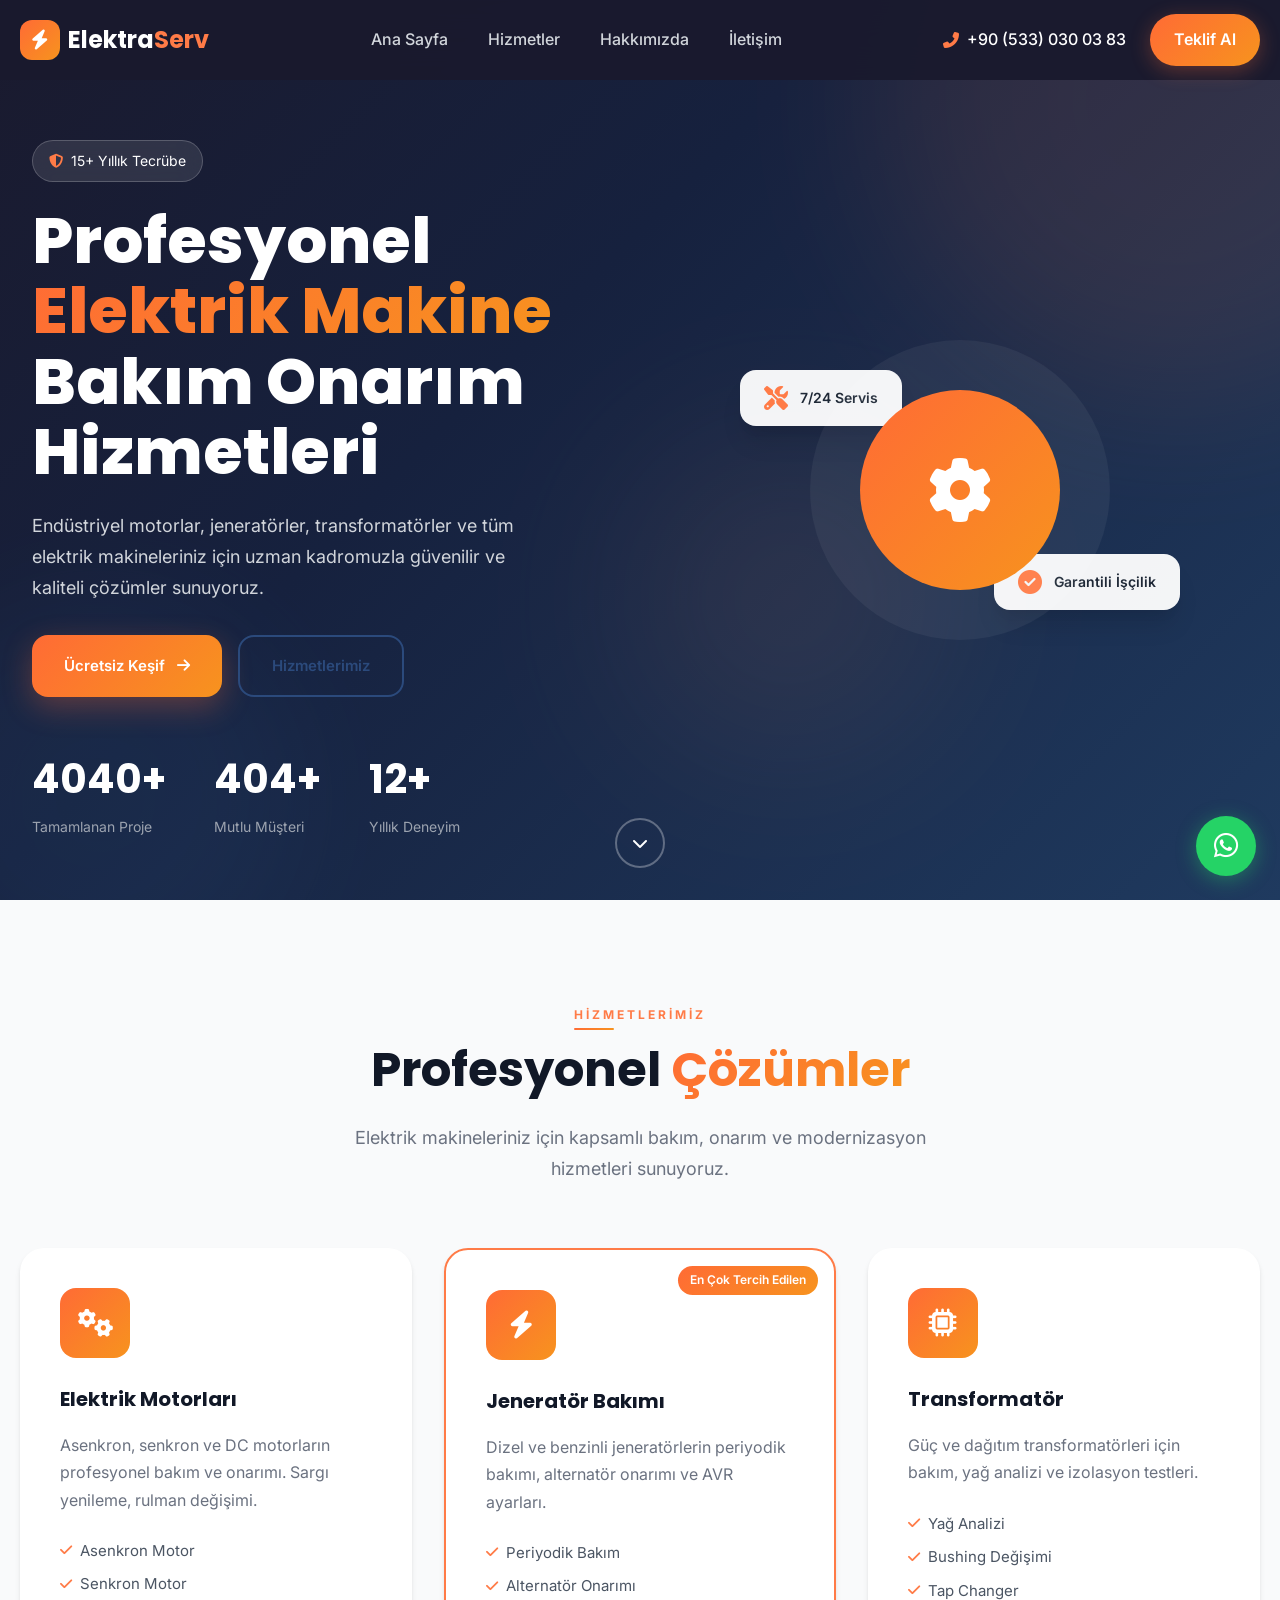
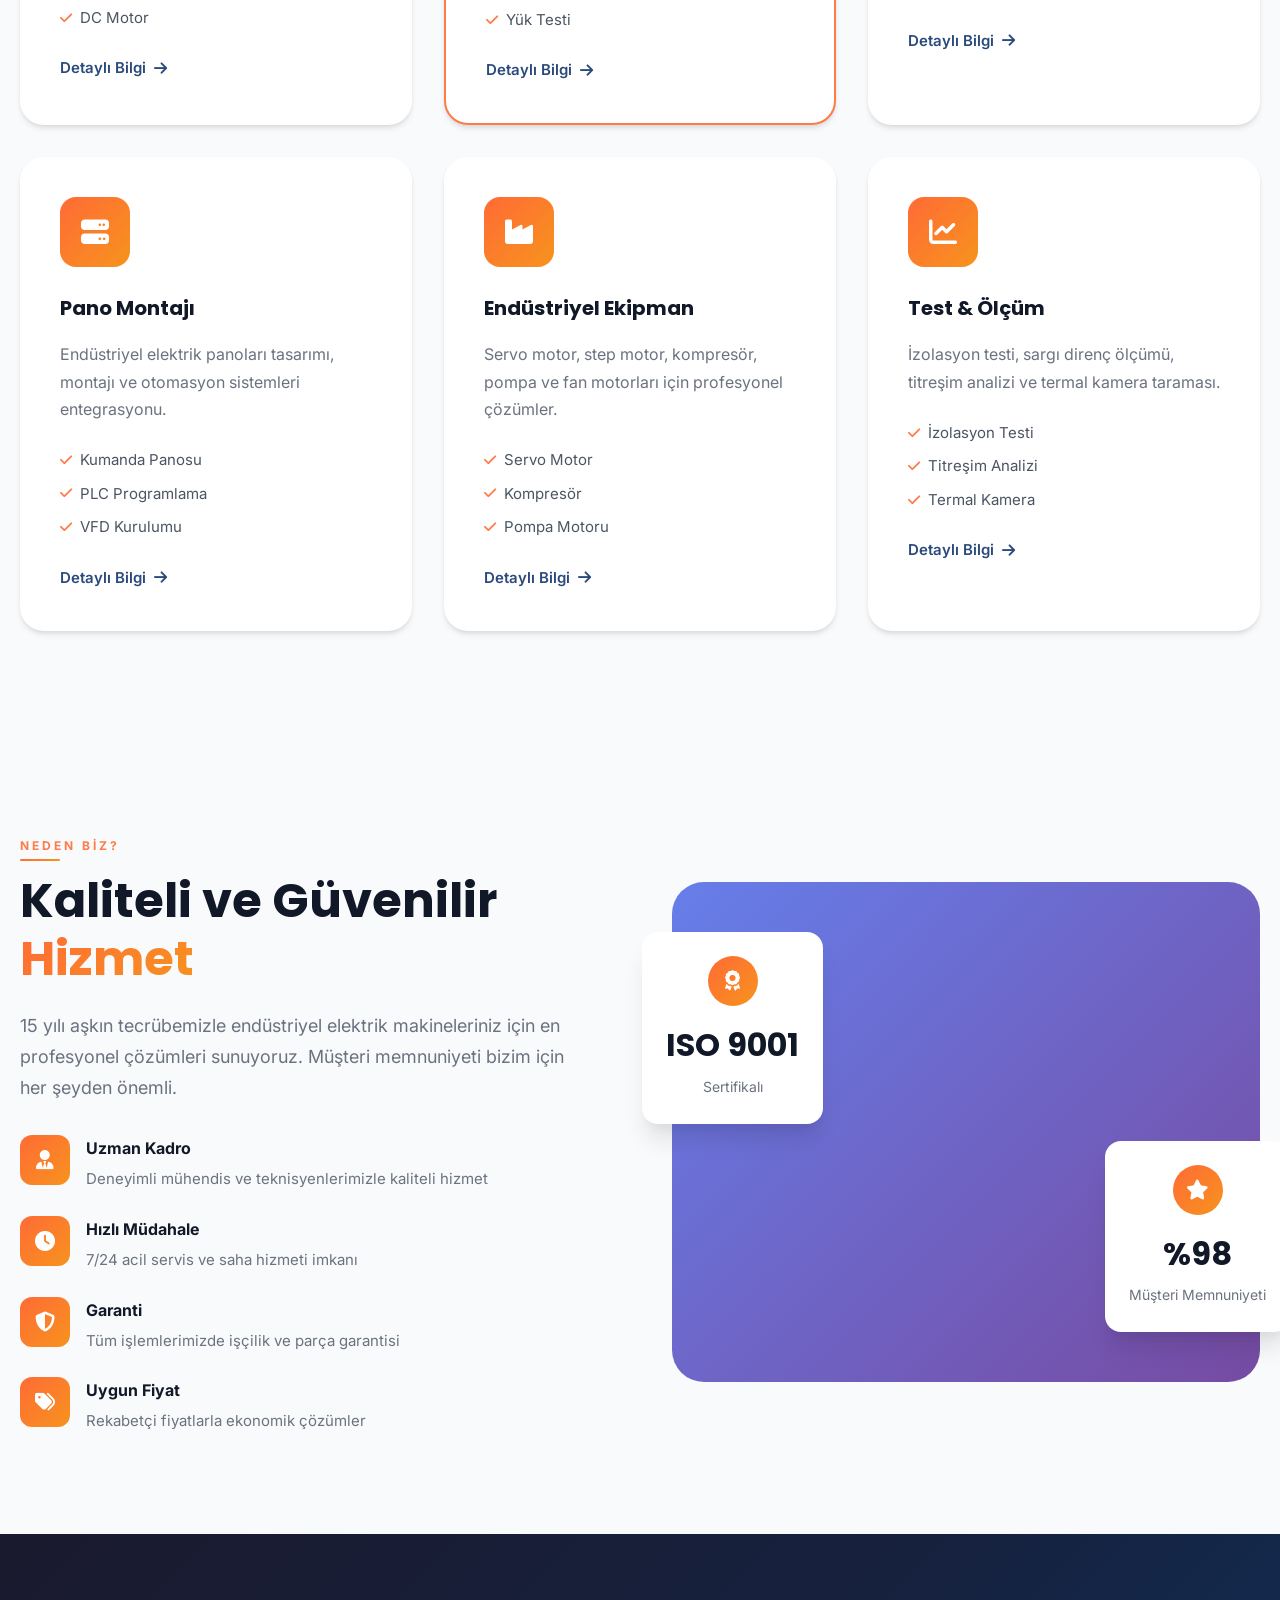
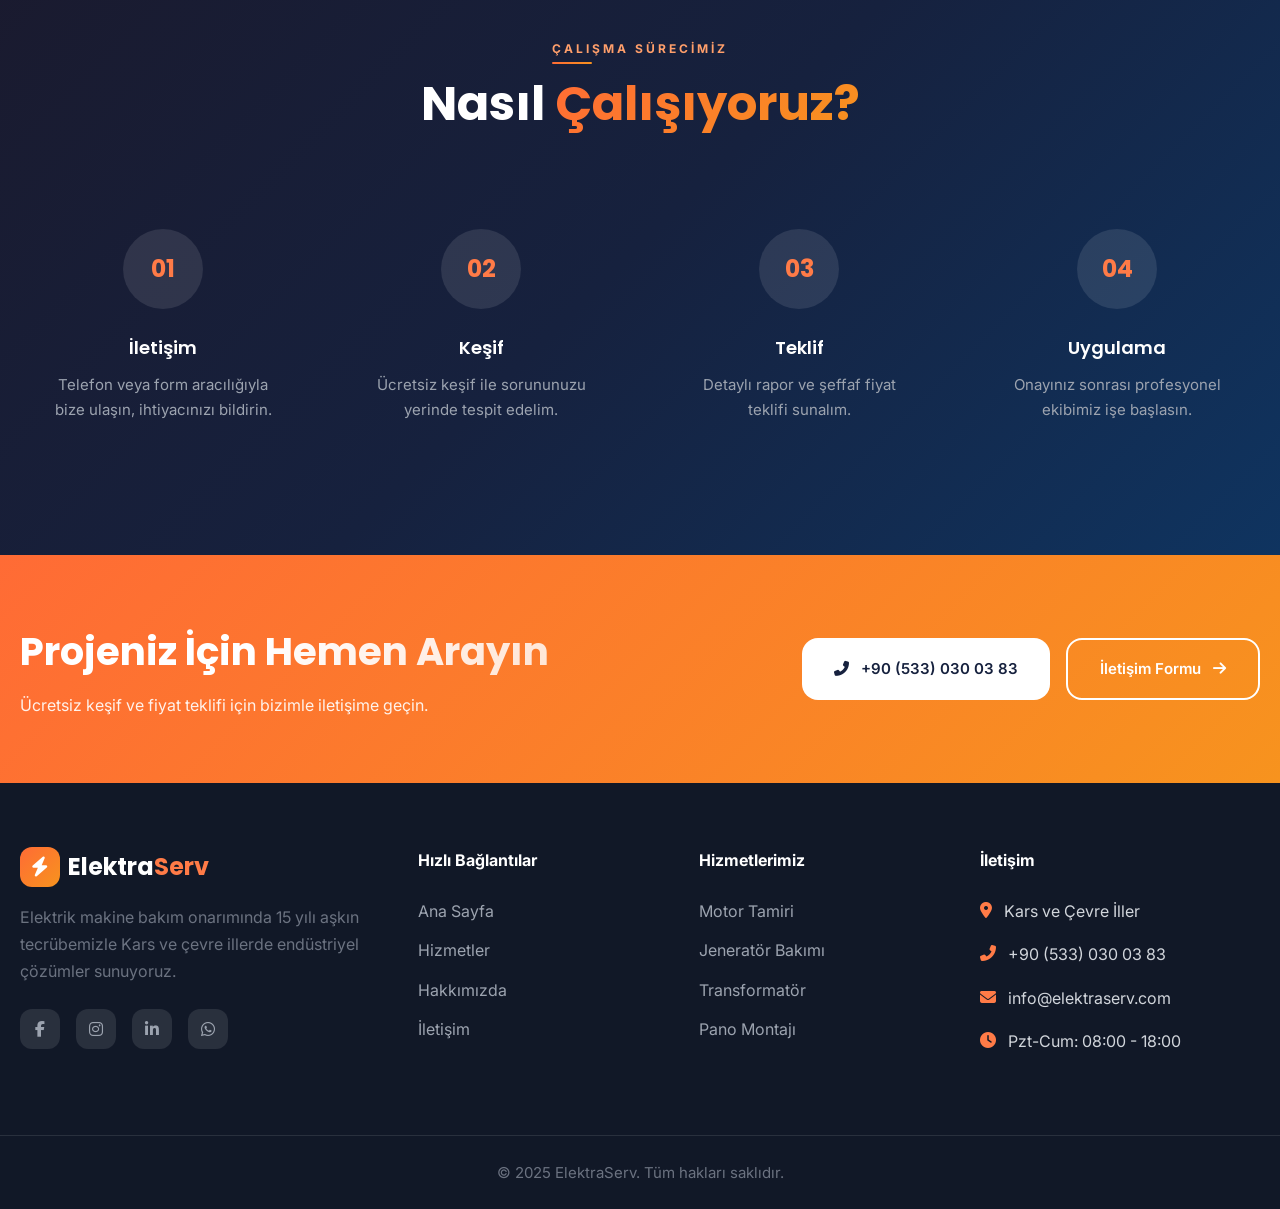
==== commit bf947e9d: "Iletisim bilgilerini guncelle, QR sticker sayfasi ekle, siteyi profesyonellestir - Tum sayfalarda il" ====
--- a/index.html
+++ b/index.html
@@ -4,7 +4,7 @@
     <meta charset="UTF-8">
     <meta name="viewport" content="width=device-width, initial-scale=1.0">
     <title>ElektraServ | Profesyonel Elektrik Makine Bakım Onarım</title>
-    <meta name="description" content="Motor, jeneratör, transformatör ve endüstriyel elektrik makineleri için profesyonel bakım onarım hizmetleri. 20 yıllık tecrübe, garantili işçilik.">
+    <meta name="description" content="Kars ve çevre illerde motor, jeneratör, transformatör ve endüstriyel elektrik makineleri için profesyonel bakım onarım hizmetleri. 15 yıllık tecrübe, garantili işçilik.">
     <link rel="preconnect" href="https://fonts.googleapis.com">
     <link rel="preconnect" href="https://fonts.gstatic.com" crossorigin>
     <link href="https://fonts.googleapis.com/css2?family=Inter:wght@300;400;500;600;700;800&family=Poppins:wght@600;700;800&display=swap" rel="stylesheet">
@@ -36,9 +36,9 @@
             </div>
 
             <div class="nav-actions">
-                <a href="tel:+905321234567" class="nav-phone">
+                <a href="tel:+905330300383" class="nav-phone">
                     <i class="fas fa-phone-alt"></i>
-                    <span>+90 (532) 123 45 67</span>
+                    <span>+90 (533) 030 03 83</span>
                 </a>
                 <a href="iletisim.html" class="nav-btn">Teklif Al</a>
                 <div class="nav-toggle" id="nav-toggle"><i class="fas fa-bars"></i></div>
@@ -59,7 +59,7 @@
             <div class="hero-content">
                 <div class="hero-badge">
                     <i class="fas fa-shield-alt"></i>
-                    <span>20+ Yıllık Tecrübe</span>
+                    <span>15+ Yıllık Tecrübe</span>
                 </div>
                 <h1 class="hero-title">
                     Profesyonel <span class="gradient-text">Elektrik Makine</span> Bakım Onarım Hizmetleri
@@ -87,7 +87,7 @@
                         <span class="stat-label">Mutlu Müşteri</span>
                     </div>
                     <div class="stat">
-                        <span class="stat-number" data-count="20">0</span>
+                        <span class="stat-number" data-count="15">0</span>
                         <span class="stat-label">Yıllık Deneyim</span>
                     </div>
                 </div>
@@ -248,7 +248,7 @@
                     <span class="section-subtitle">NEDEN BİZ?</span>
                     <h2 class="section-title">Kaliteli ve Güvenilir <span class="gradient-text">Hizmet</span></h2>
                     <p class="section-description">
-                        20 yılı aşkın tecrübemizle endüstriyel elektrik makineleriniz için en profesyonel
+                        15 yılı aşkın tecrübemizle endüstriyel elektrik makineleriniz için en profesyonel
                         çözümleri sunuyoruz. Müşteri memnuniyeti bizim için her şeyden önemli.
                     </p>
 
@@ -350,9 +350,9 @@
                     <p>Ücretsiz keşif ve fiyat teklifi için bizimle iletişime geçin.</p>
                 </div>
                 <div class="cta-buttons">
-                    <a href="tel:+905321234567" class="btn btn-white">
+                    <a href="tel:+905330300383" class="btn btn-white">
                         <i class="fas fa-phone-alt"></i>
-                        <span>+90 (532) 123 45 67</span>
+                        <span>+90 (533) 030 03 83</span>
                     </a>
                     <a href="iletisim.html" class="btn btn-outline-white">
                         <span>İletişim Formu</span>
@@ -373,12 +373,12 @@
                             <span class="logo-icon"><i class="fas fa-bolt"></i></span>
                             <span class="logo-text">Elektra<span>Serv</span></span>
                         </a>
-                        <p>Elektrik makine bakım onarımında 20 yılı aşkın tecrübemizle endüstriyel çözümler sunuyoruz.</p>
+                        <p>Elektrik makine bakım onarımında 15 yılı aşkın tecrübemizle Kars ve çevre illerde endüstriyel çözümler sunuyoruz.</p>
                         <div class="footer-social">
                             <a href="#"><i class="fab fa-facebook-f"></i></a>
                             <a href="#"><i class="fab fa-instagram"></i></a>
                             <a href="#"><i class="fab fa-linkedin-in"></i></a>
-                            <a href="#"><i class="fab fa-whatsapp"></i></a>
+                            <a href="https://wa.me/905330300383" target="_blank"><i class="fab fa-whatsapp"></i></a>
                         </div>
                     </div>
 
@@ -407,11 +407,11 @@
                         <ul>
                             <li>
                                 <i class="fas fa-map-marker-alt"></i>
-                                <span>Örnek Mah. Sanayi Cad. No:123 İstanbul</span>
+                                <span>Kars ve Çevre İller</span>
                             </li>
                             <li>
                                 <i class="fas fa-phone-alt"></i>
-                                <a href="tel:+905321234567">+90 (532) 123 45 67</a>
+                                <a href="tel:+905330300383">+90 (533) 030 03 83</a>
                             </li>
                             <li>
                                 <i class="fas fa-envelope"></i>
@@ -428,10 +428,15 @@
         </div>
         <div class="footer-bottom">
             <div class="container">
-                <p>&copy; 2024 ElektraServ. Tüm hakları saklıdır.</p>
+                <p>&copy; 2025 ElektraServ. Tüm hakları saklıdır.</p>
             </div>
         </div>
     </footer>
+
+    <!-- Floating WhatsApp Button -->
+    <a href="https://wa.me/905330300383" target="_blank" class="whatsapp-float" title="WhatsApp ile iletisime gecin">
+        <i class="fab fa-whatsapp"></i>
+    </a>
 
     <script src="js/script.js"></script>
 </body>
--- a/css/style.css
+++ b/css/style.css
@@ -2028,4 +2028,33 @@
     .about-img-wrapper {
         height: 300px;
     }
+}
+
+/* ========== Floating WhatsApp Button ========== */
+.whatsapp-float {
+    position: fixed;
+    bottom: 24px;
+    right: 24px;
+    width: 60px;
+    height: 60px;
+    background: #25d366;
+    color: white;
+    border-radius: 50%;
+    display: flex;
+    align-items: center;
+    justify-content: center;
+    font-size: 1.75rem;
+    box-shadow: 0 4px 20px rgba(37, 211, 102, 0.4);
+    z-index: 9999;
+    transition: transform 0.3s ease, box-shadow 0.3s ease;
+    text-decoration: none;
+}
+
+.whatsapp-float:hover {
+    transform: scale(1.1);
+    box-shadow: 0 6px 28px rgba(37, 211, 102, 0.5);
+}
+
+.whatsapp-float i {
+    color: white;
 }
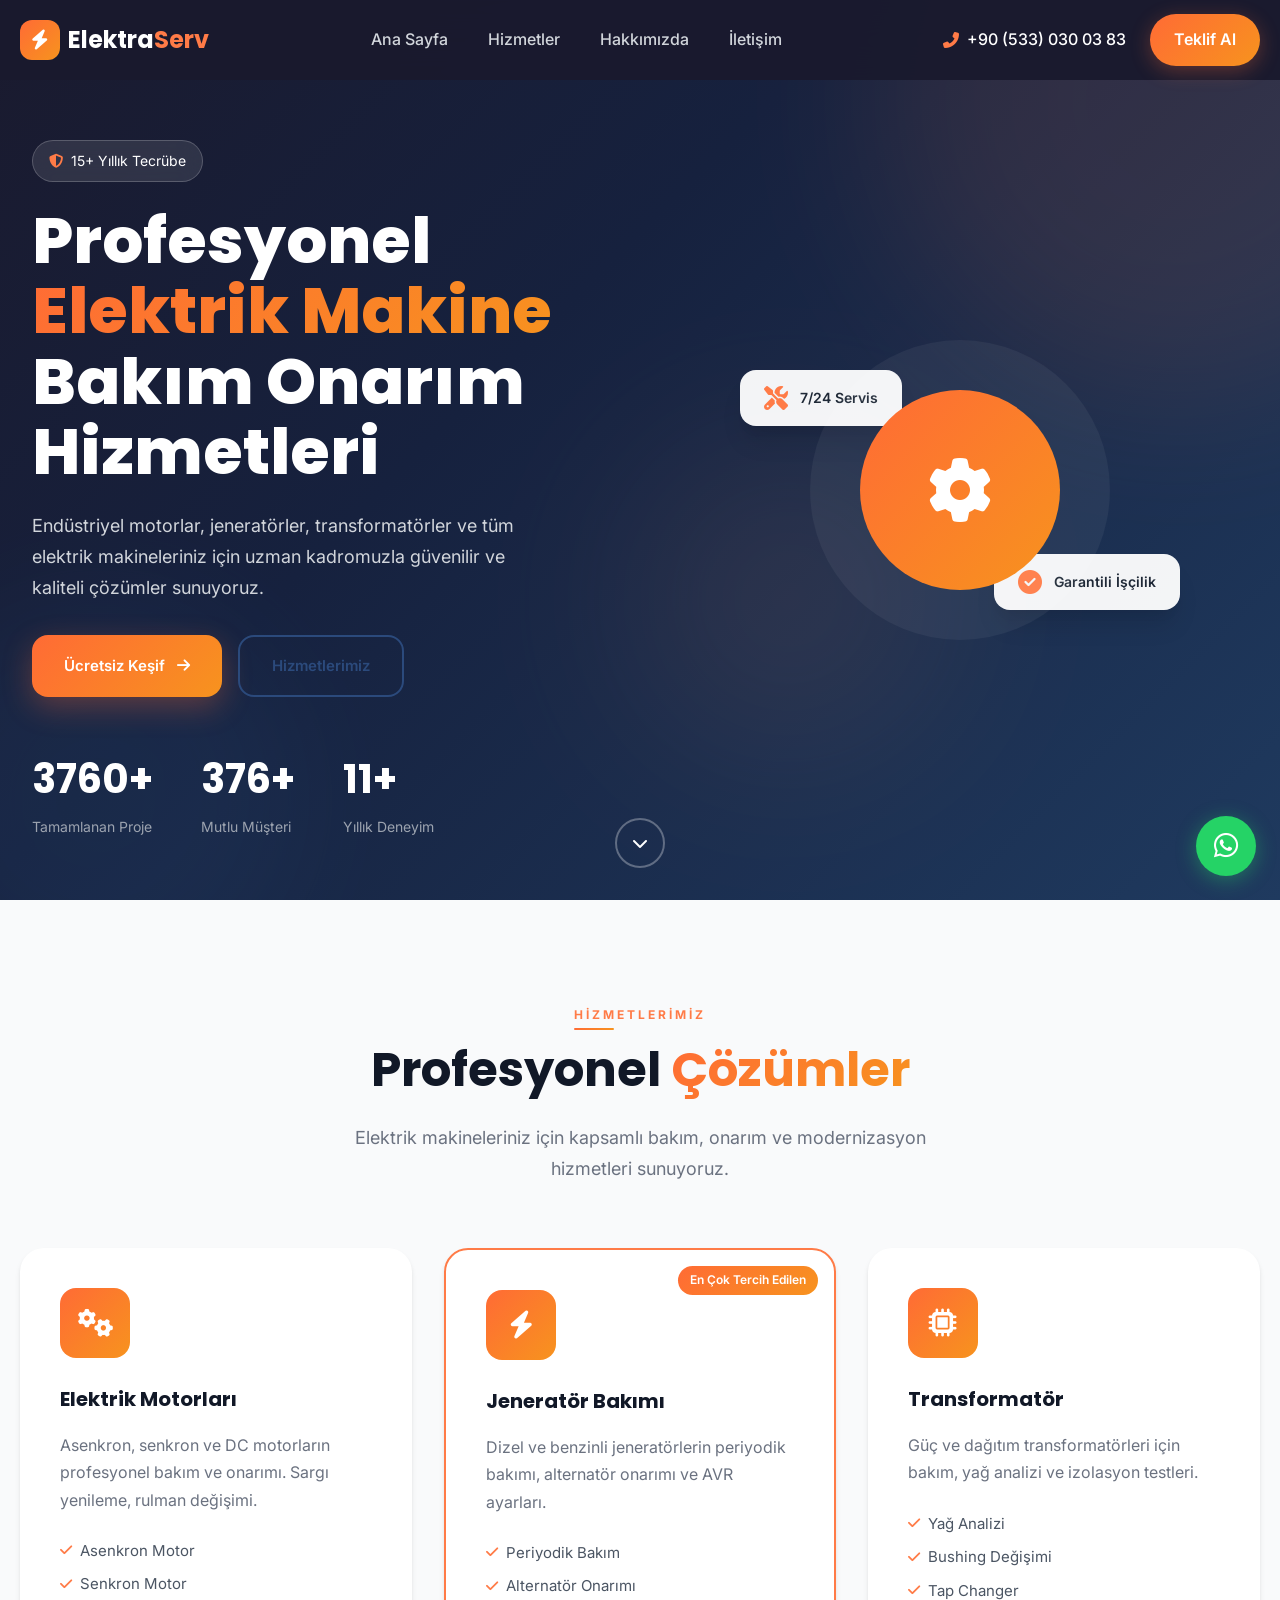
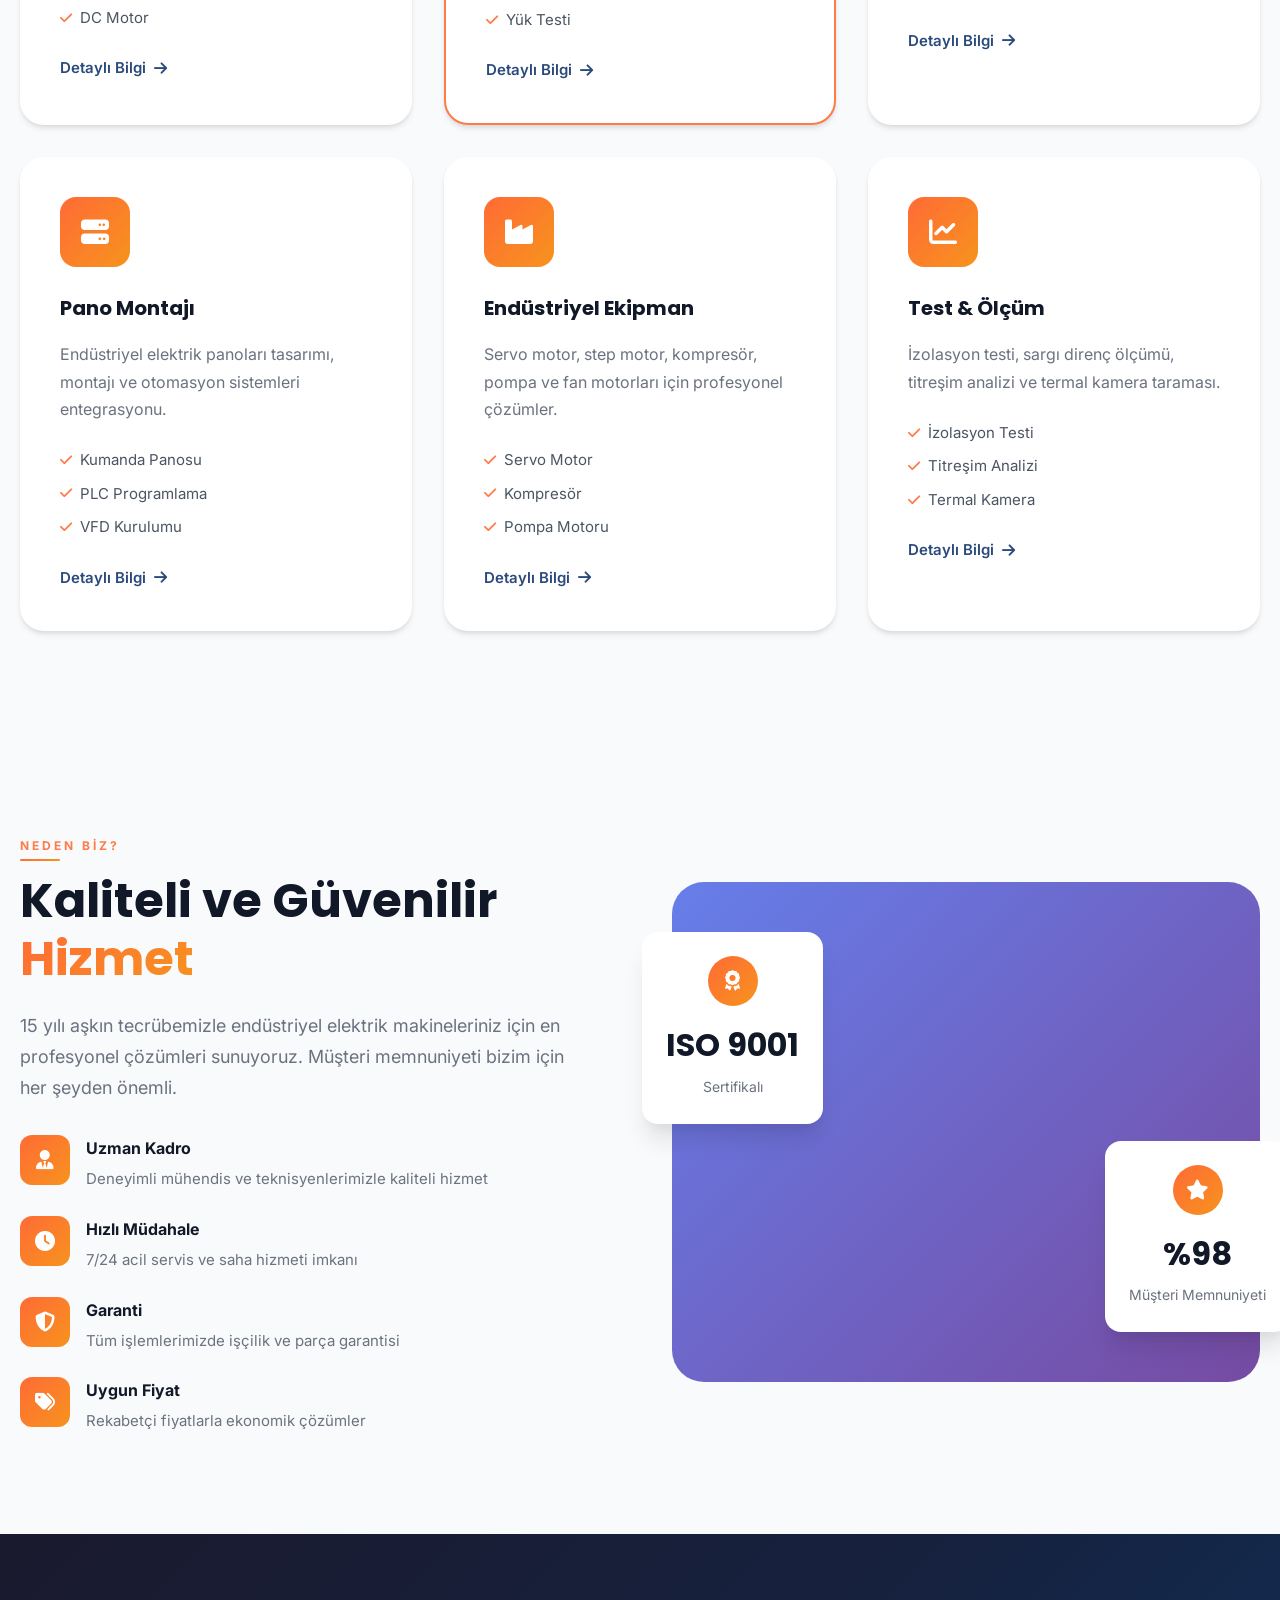
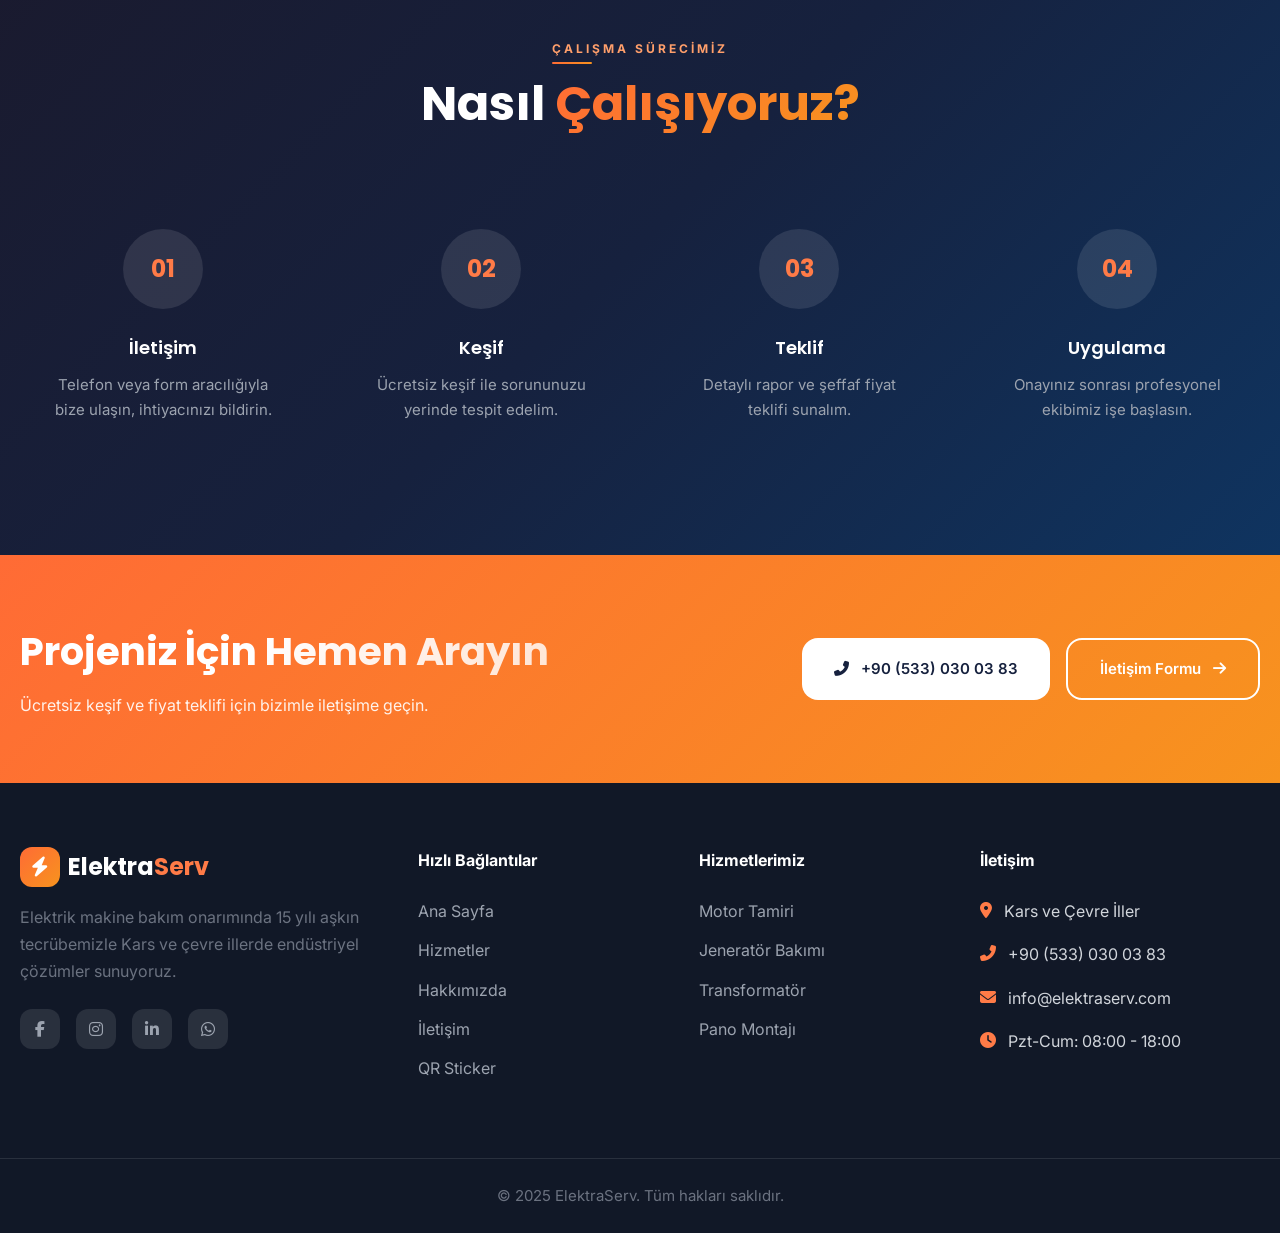
==== commit f066899a: "Footer'a QR Sticker sayfasi linki ekle Tum sayfalarin footer bolumune sticker.html sayfasina link ek" ====
--- a/index.html
+++ b/index.html
@@ -389,6 +389,7 @@
                             <li><a href="hizmetler.html">Hizmetler</a></li>
                             <li><a href="hakkimizda.html">Hakkımızda</a></li>
                             <li><a href="iletisim.html">İletişim</a></li>
+                            <li><a href="sticker.html">QR Sticker</a></li>
                         </ul>
                     </div>
 
